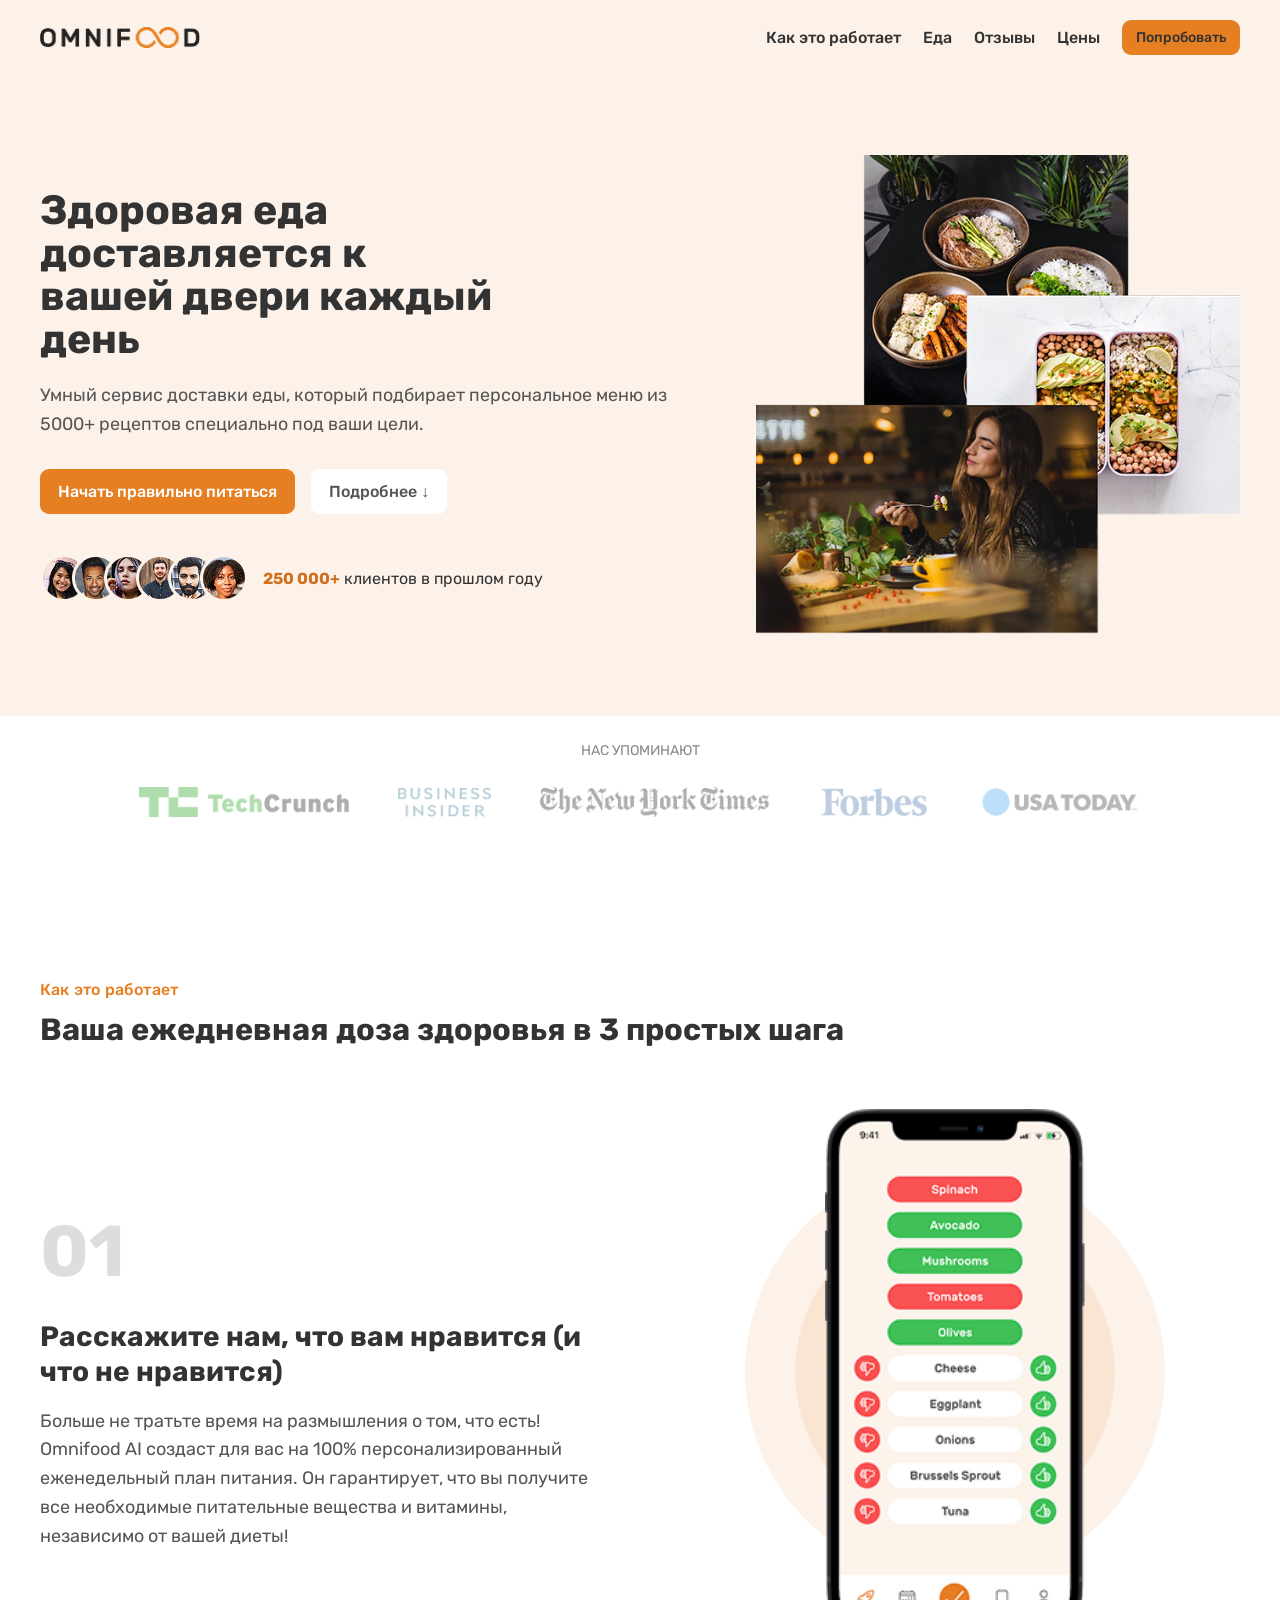
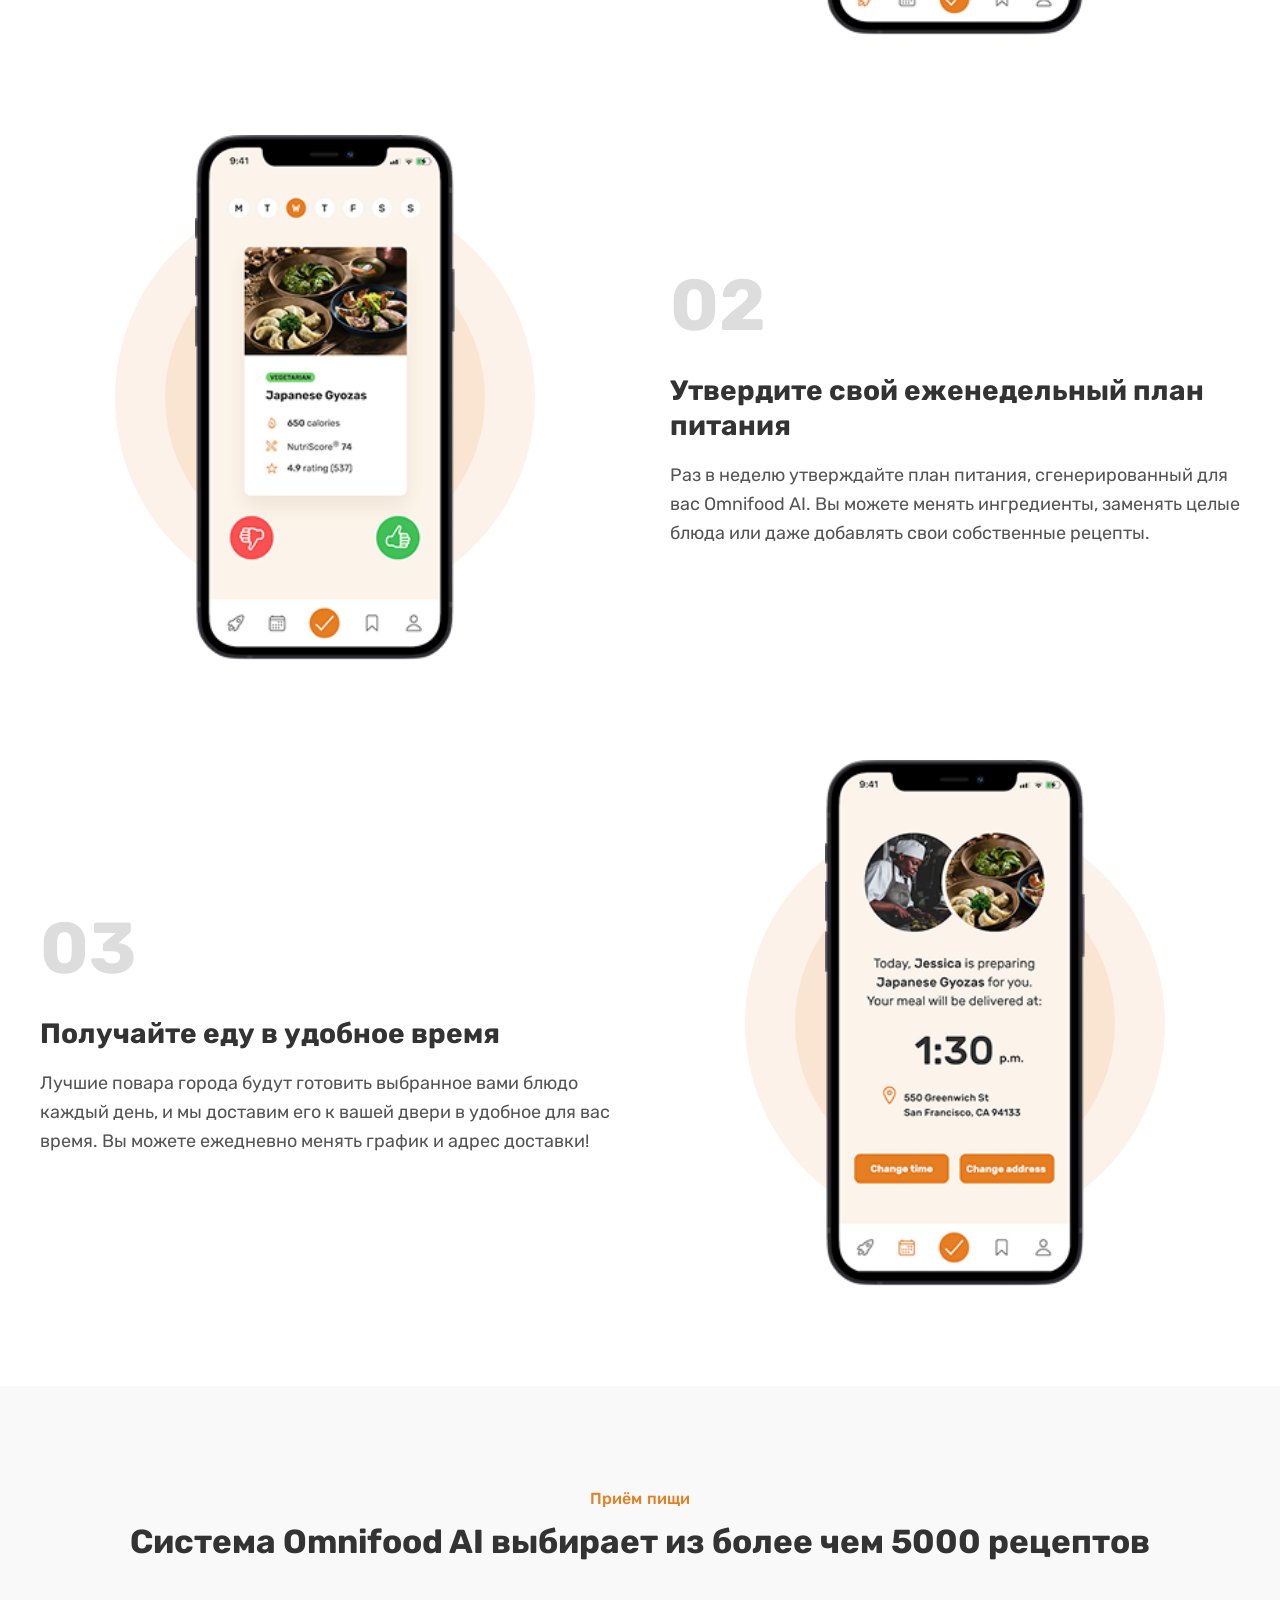
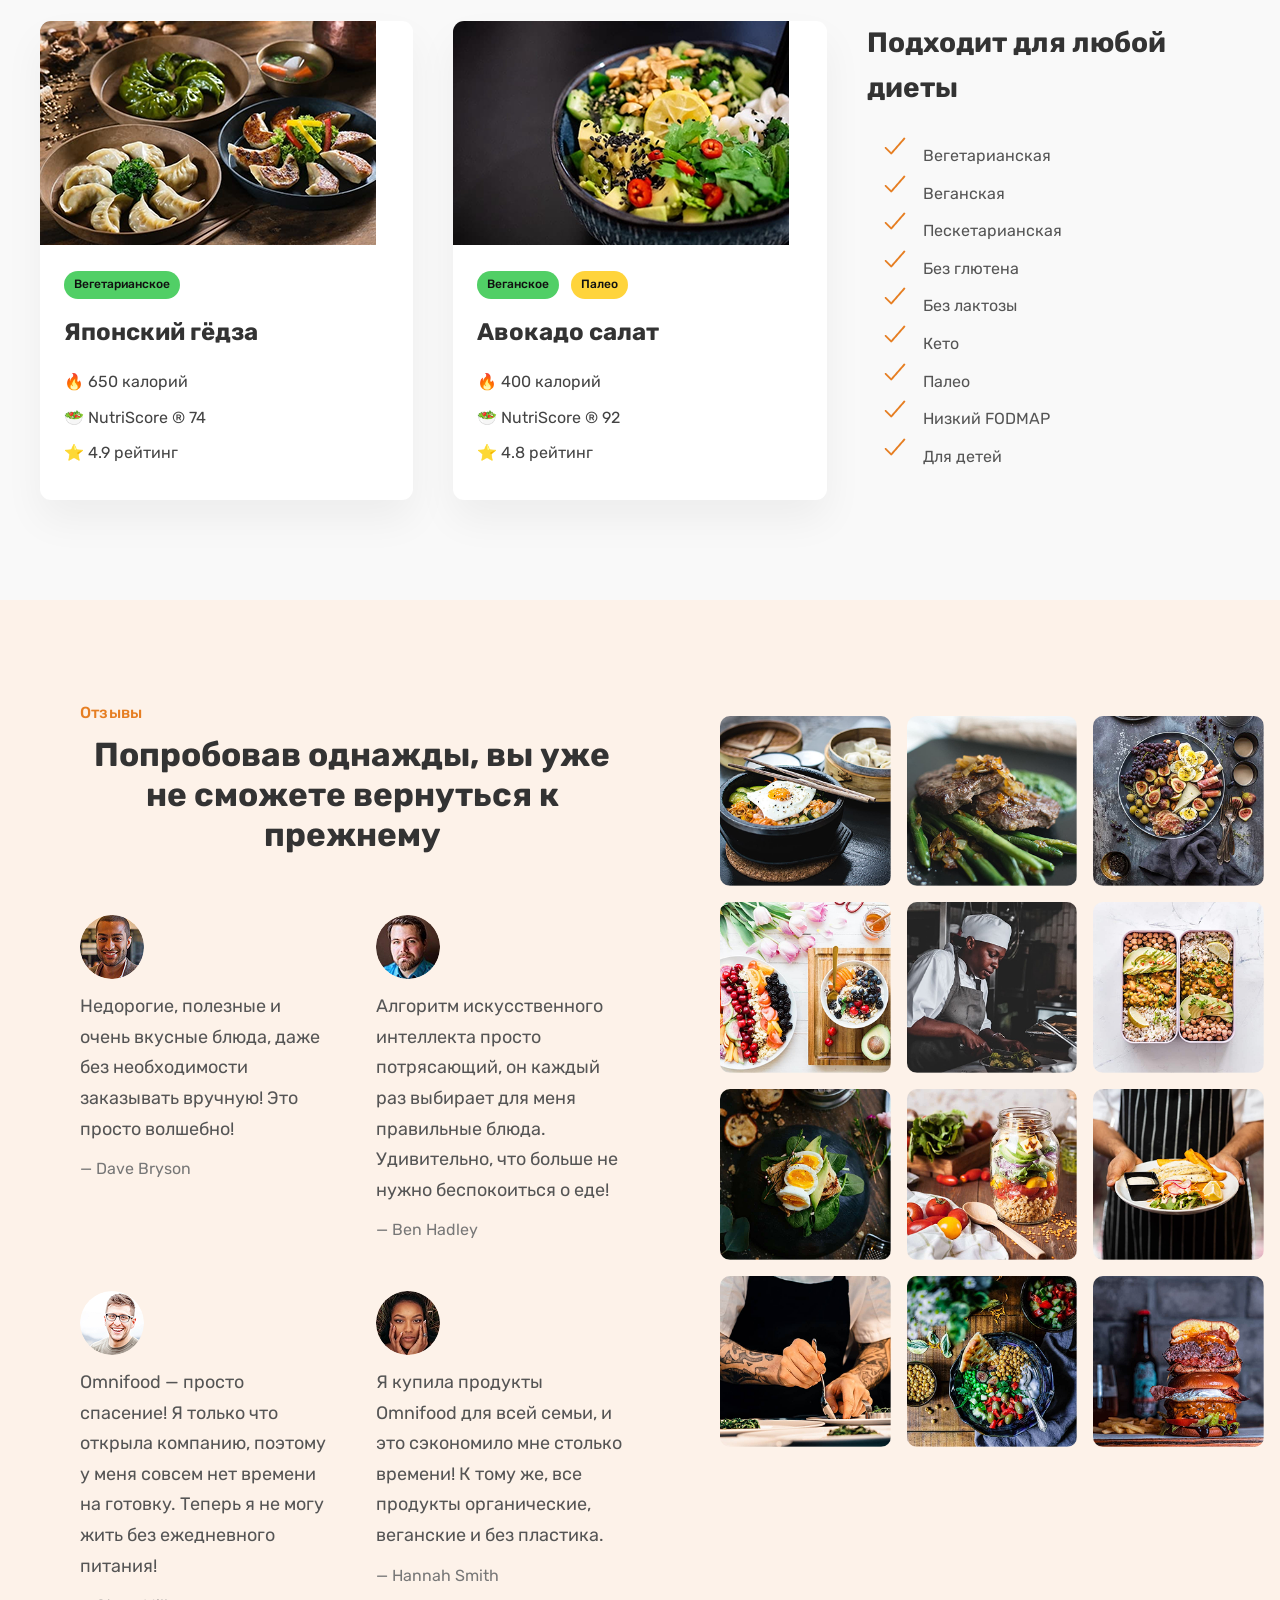
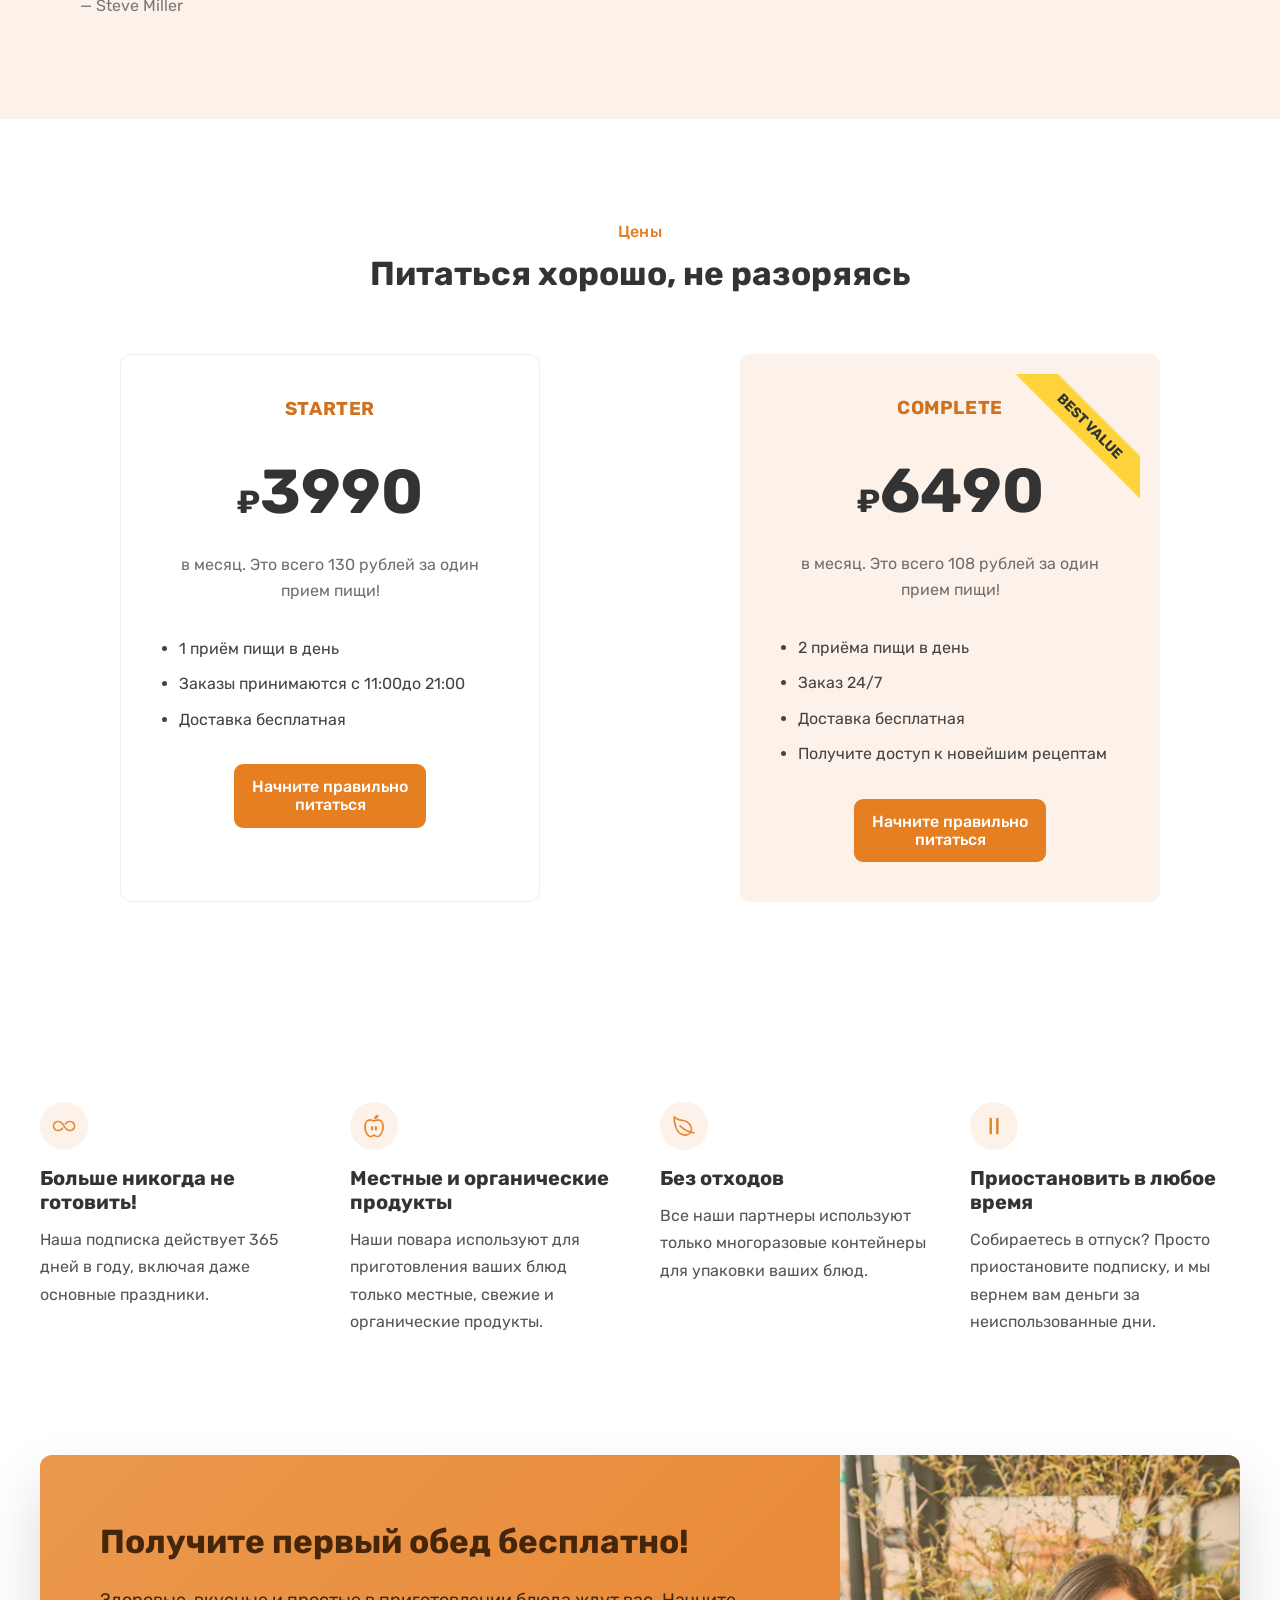
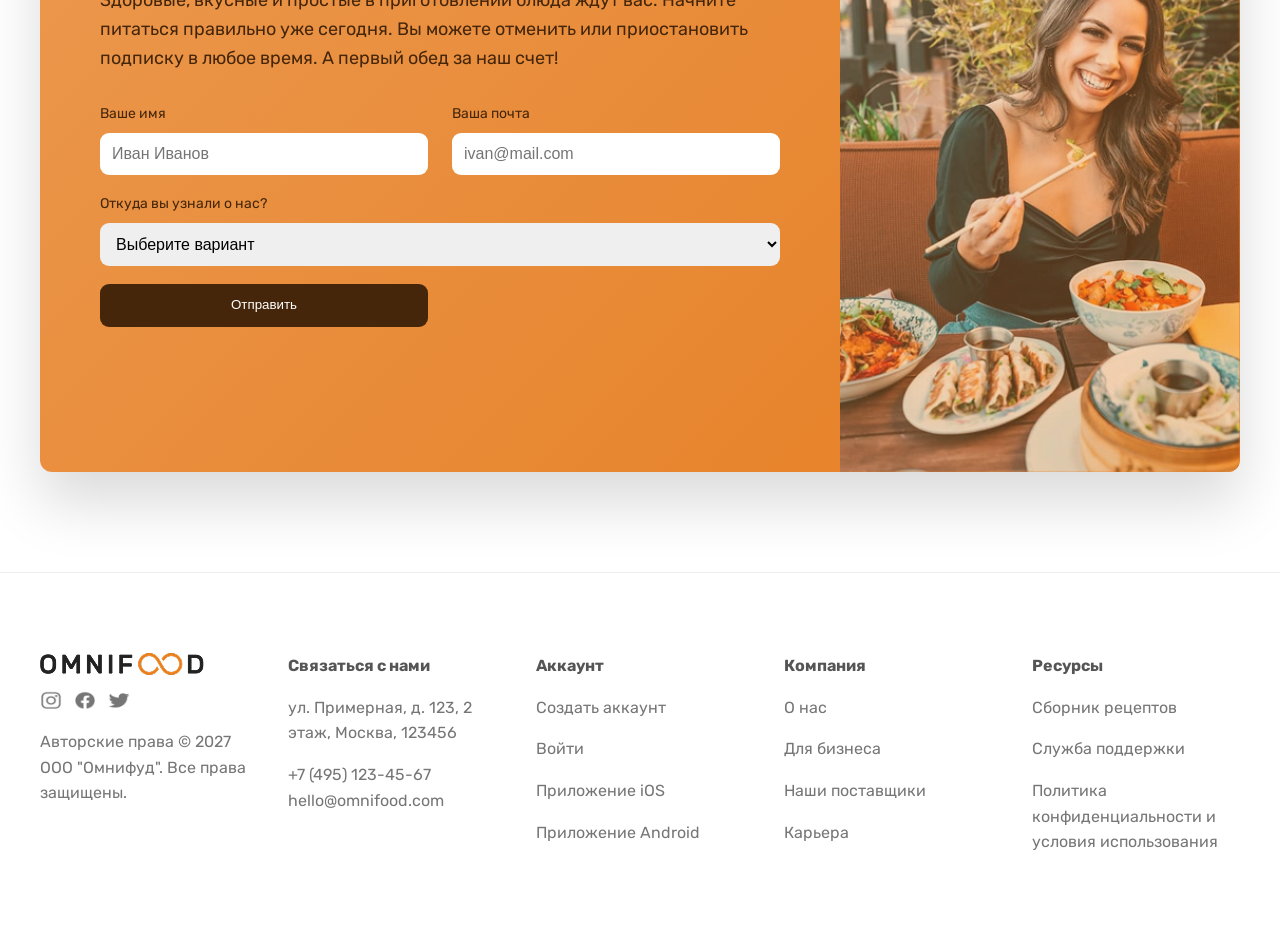
==== index.html @ 0109f025 "Add files via upload" ====
<!DOCTYPE html>
<html lang="ru">
<head>
  <meta charset="UTF-8" />
  <meta name="viewport" content="width=device-width, initial-scale=1.0" />
  <title>Omnifood</title>
  <link rel="stylesheet" href="style.css" />
  <link href="https://fonts.googleapis.com/css2?family=Rubik:wght@400;500;700&display=swap" rel="stylesheet">
</head>

<body>

<header class="header">
  <div class="container header-inner">
    <img src="img/logo.png" alt="Omnifood" class="logo">

    <nav class="nav">
      <a href="#">Как это работает</a>
      <a href="#">Еда</a>
      <a href="#">Отзывы</a>
      <a href="#">Цены</a>
      <a href="#" class="btn btn--small">Попробовать</a>
    </nav>
  </div>
</header>

<section class="hero">
  <div class="container hero-inner">
    <div class="hero-text">
      <h1>Здоровая еда
доставляется к
вашей двери каждый
день</h1>

      <p>
        Умный сервис доставки еды, который подбирает персональное меню
        из 5000+ рецептов специально под ваши цели.
      </p>

      <div class="hero-buttons">
        <a href="#" class="btn">Начать правильно питаться</a>
        <a href="#" class="btn btn--outline">Подробнее ↓</a>
      </div>

      <div class="customers">
        <img src="img/customers.png" alt="">
        <span><strong>250 000+</strong> клиентов в прошлом году</span>
      </div>
    </div>

    <div class="hero-image">
      <img src="img/hero.png" alt="Еда">
    </div>
  </div>
</section>

<section class="work">
  <span class="work-span">НАС УПОМИНАЮТ</span>
  <div class="work-div">
    <img src="img/Techcrunch logo.png" alt="" class="work-img">
    <img src="img/Business Insider logo.png" alt="" class="work-img">
    <img src="img/The New York Times logo.png" alt="" class="work-img">
    <img src="img/Forbes logo.png" alt="" class="work-img">
    <img src="img/USA Today logo.png" alt="" class="work-img">
  </div>
</section>

<section class="how">
  <div class="container">
    <span class="subtitle">Как это работает</span>
    <h2>Ваша ежедневная доза здоровья в 3 простых шага</h2>

    <div class="steps">
      <div class="step-block">
        <div class="step">
          <span class="step-number">01</span>
          <h3>Расскажите нам, что вам нравится (и что не нравится)</h3>
          <p>Больше не тратьте время на размышления о том, что есть!
Omnifood AI создаст для вас на 100% персонализированный
еженедельный план питания. Он гарантирует, что вы
получите все необходимые питательные вещества и
витамины, независимо от вашей диеты!</p>
        </div>
        <div class="step-img">
          <img src="img/fiphone.png" alt="">
        </div>
      </div>

      <div class="step-block">
        <div class="step-img">
          <img src="img/siphone.png" alt="">
        </div>
        <div class="step">
          <span class="step-number">02</span>
          <h3>Утвердите свой еженедельный план питания</h3>
          <p>Раз в неделю утверждайте план питания, сгенерированный
для вас Omnifood AI. Вы можете менять ингредиенты,
заменять целые блюда или даже добавлять свои
собственные рецепты.</p>
        </div>
      </div>

      <div class="step-block">
        <div class="step">
          <span class="step-number">03</span>
          <h3>Получайте еду в удобное время</h3>
          <p>Лучшие повара города будут готовить выбранное вами
блюдо каждый день, и мы доставим его к вашей двери в
удобное для вас время. Вы можете ежедневно менять
график и адрес доставки!</p>
        </div>
        <div class="step-img">
          <img src="img/tiphone.png" alt="">
        </div>
      </div>
    </div>
  </div>
</section>

<section class="meals">
  <div class="container">
    <span class="subtitle">Приём пищи</span>
    <h2 class="section-title">Система Omnifood AI выбирает из более чем 5000 рецептов</h2>

    <div class="meals-grid">
      <div class="meal-card">
        <img src="img/meal-1.png" alt="">
        <div class="meal-content">
          <span class="tag tag--green">Вегетарианское</span>
          <h3>Японский гёдза</h3>
          <ul class="meal-list">
            <li>🔥 650 калорий</li>
            <li>🥗 NutriScore ® 74</li>
            <li>⭐ 4.9 рейтинг</li>
          </ul>
        </div>
      </div>

      <div class="meal-card">
        <img src="img/meal-2.png" alt="">
        <div class="meal-content">
          <span class="tag tag--green">Веганское</span>
          <span class="tag tag--yellow">Палео</span>
          <h3>Авокадо салат</h3>
          <ul class="meal-list">
            <li>🔥 400 калорий</li>
            <li>🥗 NutriScore ® 92</li>
            <li>⭐ 4.8 рейтинг</li>
          </ul>
        </div>
      </div>

      <div class="meal-diet">
        <div class="meal-card meal-card--diet">
          <h2>Подходит для любой диеты</h2>
          <ul>
            <li>Вегетарианская</li>
            <li>Веганская</li>
            <li>Пескетарианская</li>
            <li>Без глютена</li>
            <li>Без лактозы</li>
            <li>Кето</li>
            <li>Палео</li>
            <li>Низкий FODMAP</li>
            <li>Для детей</li>
          </ul>
        </div>
      </div>
    </div>
  </div>
</section>

<section class="testimonials-section">
  <div class="testimonials-container">

    <div class="testimonials-text">
      <span class="subtitle">Отзывы</span>
      <h2 class="section-title">
        Попробовав однажды, вы уже не сможете вернуться к прежнему
      </h2>

      <div class="testimonials-grid">
        <figure class="testimonial">
          <img src="img/user-1.png" alt="">
          <blockquote>
            Недорогие, полезные и очень вкусные
блюда, даже без необходимости заказывать
вручную! Это просто волшебно!
          </blockquote>
          <p class="author">— Dave Bryson</p>
        </figure>

        <figure class="testimonial">
          <img src="img/user-2.png" alt="">
          <blockquote>
            Алгоритм искусственного интеллекта
просто потрясающий, он каждый раз
выбирает для меня правильные блюда.
Удивительно, что больше не нужно
беспокоиться о еде!
          </blockquote>
          <p class="author">— Ben Hadley</p>
        </figure>

        <figure class="testimonial">
          <img src="img/user-3.png" alt="">
          <blockquote>
            Omnifood — просто спасение! Я только что
открыла компанию, поэтому у меня совсем
нет времени на готовку. Теперь я не могу
жить без ежедневного питания!
          </blockquote>
          <p class="author">— Steve Miller</p>
        </figure>

        <figure class="testimonial">
          <img src="img/user-4.png" alt="">
          <blockquote>
            Я купила продукты Omnifood для всей
семьи, и это сэкономило мне столько
времени! К тому же, все продукты
органические, веганские и без пластика.
          </blockquote>
          <p class="author">— Hannah Smith</p>
        </figure>
      </div>
    </div>

    <div class="gallery">
      <figure class="gallery-item"><img src="img/gallery-1.png" alt=""></figure>
      <figure class="gallery-item"><img src="img/gallery-2.png" alt=""></figure>
      <figure class="gallery-item"><img src="img/gallery-3.png" alt=""></figure>
      <figure class="gallery-item"><img src="img/gallery-4.png" alt=""></figure>
      <figure class="gallery-item"><img src="img/gallery-5.png" alt=""></figure>
      <figure class="gallery-item"><img src="img/gallery-6.png" alt=""></figure>
      <figure class="gallery-item"><img src="img/gallery-7.png" alt=""></figure>
      <figure class="gallery-item"><img src="img/gallery-8.png" alt=""></figure>
      <figure class="gallery-item"><img src="img/gallery-9.png" alt=""></figure>
      <figure class="gallery-item"><img src="img/gallery-10.png" alt=""></figure>
      <figure class="gallery-item"><img src="img/gallery-11.png" alt=""></figure>
      <figure class="gallery-item"><img src="img/gallery-12.png" alt=""></figure>
    </div>

  </div>
</section>

<section class="pricing">
  <div class="container">
    <span class="subtitle">Цены</span>
    <h2 class="section-title">Питаться хорошо, не разоряясь</h2>

    <div class="pricing-cards">
      <div class="price-card">
        <h3>STARTER</h3>
        <p class="price"><span class="rubles">₽</span><span>3990</span></p>
        <span class="price-span">в месяц. Это всего 130 рублей за один прием пищи!</span>
        <ul>
          <li>1 приём пищи в день</li>
          <li>Заказы принимаются с 11:00до 21:00</li>
          <li>Доставка бесплатная</li>
        </ul>
        <a href="#" class="btn">Начните правильно<br>питаться</a>
      </div>

      <div class="price-card price-card--highlight">
        <h3>COMPLETE</h3>
        <p class="price"><span class="rubles">₽</span><span>6490</span></p>
        <span class="price-span">в месяц. Это всего 108 рублей за один прием пищи!</span>
        <ul>
          <li>2 приёма пищи в день</li>
          <li>Заказ 24/7</li>
          <li>Доставка бесплатная</li>
          <li>Получите доступ к новейшим рецептам</li>
        </ul>
        <a href="#" class="btn">Начните правильно<br>питаться</a>
      </div>
    </div>
  </div>
</section>

<section class="features-cta">

  <div class="container features">
    <div class="feature">
      <div class="feature-icon"><img src="img/icon1.png" alt=""></div>
      <h3>Больше никогда не готовить!</h3>
      <p>Наша подписка действует 365 дней в году, включая даже основные праздники.</p>
    </div>

    <div class="feature">
      <div class="feature-icon"><img src="img/icon2.png" alt=""></div>
      <h3>Местные и органические продукты</h3>
      <p>Наши повара используют для приготовления ваших блюд только местные, свежие и органические продукты.</p>
    </div>

    <div class="feature">
      <div class="feature-icon"><img src="img/icon3.png" alt=""></div>
      <h3>Без отходов</h3>
      <p>Все наши партнеры используют только многоразовые контейнеры для упаковки ваших блюд.</p>
    </div>

    <div class="feature">
      <div class="feature-icon"><img src="img/icon4.png" alt=""></div>
      <h3>Приостановить в любое время</h3>
      <p>Собираетесь в отпуск? Просто приостановите подписку, и мы вернем вам деньги за неиспользованные дни.</p>
    </div>
  </div>

  <div class="container">
    <div class="cta">
      <div class="cta-text">
        <h2>Получите первый обед бесплатно!</h2>
        <p class="cta-description">
          Здоровые, вкусные и простые в приготовлении блюда ждут вас.
          Начните питаться правильно уже сегодня. Вы можете отменить или
          приостановить подписку в любое время. А первый обед за наш счет!
        </p>

        <form class="cta-form">
          <div>
            <label>Ваше имя</label>
            <input type="text" placeholder="Иван Иванов">
          </div>

          <div>
            <label>Ваша почта</label>
            <input type="email" placeholder="ivan@mail.com">
          </div>

          <div class="cta-form-wide">
            <label>Откуда вы узнали о нас?</label>
            <select>
              <option>Выберите вариант</option>
              <option>Друзья</option>
              <option>YouTube</option>
              <option>Instagram</option>
            </select>
          </div>

          <button class="btn btn--dark" type="button">Отправить</button>
        </form>
      </div>

      <div class="cta-image">
        <img src="img/cta.png" alt="">
      </div>
    </div>
  </div>

</section>

<footer class="footer">
  <div class="container footer-grid">
    <div class="footer-block">
      <div class="footer-div">
        <img src="img/logo.png" alt="Omnifood">
      </div>
      <div class="footer-div footer-social">
        <img src="img/insta.png" alt="">
        <img src="img/facebook.png" alt="">
        <img src="img/twitter.png" alt="">
      </div>
      <div class="footer-div">
        <p>Авторские права © 2027 ООО "Омнифуд". Все права защищены.</p>
      </div>
    </div>

    <div class="footer-block">
      <div class="footer-div"><h4>Связаться с нами</h4></div>
      <div class="footer-div">
        <p>ул. Примерная, д. 123, 2 этаж, Москва, 123456</p>
      </div>
      <div class="footer-div">
        <p>+7 (495) 123-45-67</p>
        <p>hello@omnifood.com</p>
      </div>
    </div>

    <div class="footer-block">
      <div class="footer-div"><h4>Аккаунт</h4></div>
      <div class="footer-div"><p>Создать аккаунт</p></div>
      <div class="footer-div"><p>Войти</p></div>
      <div class="footer-div"><p>Приложение iOS</p></div>
      <div class="footer-div"><p>Приложение Android</p></div>
    </div>

    <div class="footer-block">
      <div class="footer-div"><h4>Компания</h4></div>
      <div class="footer-div"><p>О нас</p></div>
      <div class="footer-div"><p>Для бизнеса</p></div>
      <div class="footer-div"><p>Наши поставщики</p></div>
      <div class="footer-div"><p>Карьера</p></div>
    </div>

    <div class="footer-block">
      <div class="footer-div"><h4>Ресурсы</h4></div>
      <div class="footer-div"><p>Сборник рецептов</p></div>
      <div class="footer-div"><p>Служба поддержки</p></div>
      <div class="footer-div"><p>Политика конфиденциальности и условия использования</p></div>
    </div>
  </div>
</footer>

</body>
</html>
---- style.css ----
/* ====== BASE ====== */
* { margin: 0; padding: 0; box-sizing: border-box; }

html { scroll-behavior: smooth; }

body {
  font-family: "Rubik", sans-serif;
  color: #333;
  line-height: 1.6;
}

img { max-width: 100%; height: auto; display: block; }

.container {
  width: min(1200px, calc(100% - 48px));
  margin: 0 auto;
}

.subtitle {
  color: #e67e22;
  font-weight: 500;
  letter-spacing: 0.2px;
}

.section-title {
  font-size: clamp(28px, 2.6vw, 44px);
  line-height: 1.2;
  margin-bottom: 60px;
  text-align: center;
}

/* ====== BUTTONS ====== */
.btn {
  display: inline-flex;
  align-items: center;
  justify-content: center;
  gap: 8px;

  background: #e67e22;
  color: #fff;
  padding: 14px 18px;
  border-radius: 9px;
  text-decoration: none;
  font-weight: 500;
  line-height: 1.1;
  border: none;
  cursor: pointer;
}

.btn--outline { background: #fff; color: #555; }
.btn--small { padding: 10px 14px; font-size: 14px; }
.btn--dark { background: #45260a; color: #fff; }

/* ====== HEADER ====== */
.header { background: #fdf2e9; padding: 20px 0; }

.header-inner {
  display: flex;
  align-items: center;
  justify-content: space-between;
  gap: 24px;
}

.logo { width: 160px; }

.nav {
  display: flex;
  align-items: center;
  justify-content: flex-end;
  flex-wrap: wrap;
  gap: 22px;
}

.nav a {
  text-decoration: none;
  color: #333;
  font-weight: 500;
  white-space: nowrap;
}

/* ====== HERO ====== */
.hero { background: #fdf2e9; padding: 80px 0; }

.hero-inner {
  display: grid;
  grid-template-columns: 1.15fr 0.85fr;
  align-items: center;
  gap: 60px;
}

.hero-text h1 {
  font-size: clamp(32px, 3.2vw, 52px);
  line-height: 1.05;
  margin-bottom: 20px;
  white-space: pre-line;
}

.hero-text p {
  font-size: clamp(16px, 1.4vw, 20px);
  margin-bottom: 30px;
  color: #555;
}

.hero-buttons {
  display: flex;
  gap: 16px;
  flex-wrap: wrap;
  margin-bottom: 40px;
}

.customers {
  display: flex;
  align-items: center;
  gap: 15px;
  flex-wrap: wrap;
}
.customers strong { color: #CF711F; }

.hero-image img {
  width: 100%;
  max-width: 520px;
  margin-left: auto;
}

/* ====== WORK / LOGOS ====== */
.work {
  display: flex;
  flex-direction: column;
  align-items: center;
  padding: 24px 0 60px;
}

.work-span {
  color: #888;
  font-size: 14px;
  margin-bottom: 24px;
}

.work-div {
  display: flex;
  align-items: center;
  justify-content: center;
  gap: 48px;
  flex-wrap: wrap;
}

.work-img { max-height: 30px; opacity: 0.65; }

/* ====== HOW ====== */
.how { padding: 100px 0 0; }

.how .subtitle { display: inline-block; }
.how h2 {
  font-size: clamp(28px, 2.4vw, 42px);
  margin: 10px 0 60px;
  line-height: 1.2;
}

.steps { display: flex; flex-direction: column; }

.step-block {
  display: grid;
  grid-template-columns: 1fr 1fr;
  align-items: center;
  column-gap: 60px;
  row-gap: 28px;
  margin-bottom: 100px;
}

.step-number {
  font-size: 72px;
  color: #ddd;
  font-weight: 700;
  display: inline-block;
  margin-bottom: 10px;
}

.step h3 {
  font-size: 28px;
  line-height: 1.25;
  margin-bottom: 18px;
}

.step p { color: #555; font-size: 18px; }

.step-img {
  position: relative;
  display: flex;
  justify-content: center;
}

.step-img img {
  position: relative;
  z-index: 2;
  width: min(260px, 70vw);
}

.step-img::after {
  content: "";
  position: absolute;
  width: 320px;
  height: 320px;
  background: #fae5d3;
  border-radius: 50%;
  z-index: 1;
  left: 50%;
  top: 50%;
  transform: translate(-50%, -50%);
}

.step-img::before {
  content: "";
  position: absolute;
  width: 420px;
  height: 420px;
  background: #fdf2e9;
  border-radius: 50%;
  z-index: 0;
  left: 50%;
  top: 50%;
  transform: translate(-50%, -50%);
}

/* ====== MEALS ====== */
.meals { background: #f9f9f9; padding: 100px 0; }

.meals .subtitle { display: flex; justify-content: center; margin-bottom: 10px; }

.meals-grid {
  display: grid;
  grid-template-columns: repeat(3, 1fr);
  gap: 40px;
  align-items: start;
}

.meal-card {
  background: #fff;
  border-radius: 11px;
  box-shadow: 0 20px 40px rgba(0,0,0,0.05);
  overflow: hidden;
}

.meal-content { padding: 24px; }

.meal-card h3 {
  margin-top: 14px;
  font-size: 24px;
}

.tag {
  display: inline-block;
  padding: 4px 10px;
  border-radius: 999px;
  font-size: 12px;
  font-weight: 500;
  margin-right: 8px;
}

.tag--green { background: #51cf66; color: #111; }
.tag--yellow { background: #ffd43b; color: #111; }

.meal-list { list-style: none; margin-top: 18px; }
.meal-list li { margin-bottom: 10px; color: #444; }

.meal-card--diet { box-shadow: none; background: transparent; }
.meal-diet h2 { font-size: 28px; margin-bottom: 12px; }

.meal-diet ul { margin-top: 20px; color:#555; }
.meal-diet li { margin-left: 50px; list-style-image: url("img/list.png"); padding-left: 6px; }

/* ====== TESTIMONIALS + GALLERY ====== */
.testimonials-section { background: #fdf2e9; padding: 100px 0; }

.testimonials-container {
  max-width: 1400px;
  margin: 0 auto;
  display: grid;
  grid-template-columns: 55% 45%;
  align-items: start;
}

.testimonials-text { padding: 0 80px; }

.testimonials-text .subtitle { display: inline-block; margin-bottom: 10px; }

.testimonials-grid {
  display: grid;
  grid-template-columns: 1fr 1fr;
  gap: 48px;
}

.testimonial img {
  width: 64px;
  border-radius: 50%;
  margin-bottom: 12px;
}

.testimonial blockquote {
  font-size: 18px;
  line-height: 1.7;
  color: #555;
  margin-bottom: 12px;
}

.author { color: #777; font-size: 16px; }

.gallery {
  display: grid;
  grid-template-columns: repeat(3, 1fr);
  gap: 16px;
  padding: 16px;
}

.gallery-item { overflow: hidden; border-radius: 10px; }
.gallery-item img {
  width: 100%;
  height: 100%;
  display: block;
  transition: transform 0.4s;
}
.gallery-item img:hover { transform: scale(1.1); }

/* ====== PRICING ====== */
.pricing { padding: 100px 0; }

.pricing .subtitle { display: flex; justify-content: center; margin-bottom: 10px; }

.pricing-cards {
  display: grid;
  grid-template-columns: repeat(2, minmax(280px, 1fr));
  gap: 40px;
  justify-items: center;
}

.price-card {
  width: 100%;
  max-width: 420px;
  border: 1px solid #eee;
  border-radius: 11px;
  padding: 40px;
  text-align: center;
  background: #fff;
}

.price-card h3 { color: #CF711F; letter-spacing: 0.6px; }

.price { margin: 18px 0 10px; }
.price .rubles { font-size: 32px; }
.price span { font-size: 62px; font-weight: 700; }

.price-span { font-size: 16px; color: #6F6F6F; display: block; }

.price-card ul { margin-top: 32px; margin-bottom: 32px; text-align: left; padding-left: 18px; }
.price-card li { margin-bottom: 10px; color: #444; }

.price-card--highlight {
  background: #fdf2e9;
  border: none;
  background-image: url("img/Background.png");
  background-repeat: no-repeat;
  background-position: right 20px top 20px;
}

/* ====== FEATURES + CTA ====== */
.features-cta { padding: 100px 0; }

.features {
  display: grid;
  grid-template-columns: repeat(4, minmax(180px, 1fr));
  gap: 40px;
  margin-bottom: 120px;
}

.feature-icon img { width: 48px; height: 48px; margin-bottom: 16px; }

.feature h3 { font-size: 20px; margin-bottom: 12px; line-height: 1.2; }
.feature p { color: #555; line-height: 1.7; }

.cta {
  display: grid;
  grid-template-columns: 2fr 1fr;
  background: linear-gradient(135deg, #eb984e, #e67e22);
  border-radius: 12px;
  overflow: hidden;
  box-shadow: 0 30px 60px rgba(0,0,0,0.15);
}

.cta-text { padding: 60px; color: #45260a; }

.cta-text h2 { font-size: clamp(26px, 2.6vw, 40px); margin-bottom: 18px; }

.cta-description { font-size: 18px; margin-bottom: 30px; }

.cta-form {
  display: grid;
  grid-template-columns: 1fr 1fr;
  gap: 18px 24px;
}

.cta-form label { display: block; margin-bottom: 8px; font-size: 14px; }

.cta-form input,
.cta-form select {
  width: 100%;
  padding: 12px;
  border-radius: 9px;
  border: none;
  font-size: 16px;
}

.cta-form-wide { grid-column: 1 / -1; }

.cta-image img { width: 100%; height: 100%; object-fit: cover; }

/* ====== FOOTER ====== */
.footer { padding: 80px 0; border-top: 1px solid #eee; }

.footer-grid {
  display: grid;
  grid-template-columns: repeat(5, minmax(160px, 1fr));
  gap: 40px;
}

.footer-block { display: flex; flex-direction: column; text-align: left; }
.footer-div { margin-bottom: 16px; }

.footer p { color: #767676; }
.footer h4 { color: #555; }

.footer-social { display: flex; gap: 12px; }
.footer-social img { width: 22px; height: 22px; }

/* ====== BREAKPOINTS (1024 / 768 / 390) ====== */

/* <= 1024px */
@media (max-width: 1024px) {
  .container { width: min(1000px, calc(100% - 40px)); }

  .hero { padding: 64px 0; }
  .hero-inner { gap: 44px; }

  .work-div { gap: 34px; }

  .step-block { column-gap: 40px; }

  .meals-grid { gap: 28px; }

  .testimonials-container { grid-template-columns: 1fr; }
  .testimonials-text { padding: 0 24px; }
  .gallery { grid-template-columns: repeat(4, 1fr); max-width: 1100px; margin: 0 auto; }

  .features { grid-template-columns: repeat(2, 1fr); }
  .footer-grid { grid-template-columns: repeat(3, 1fr); }
}

/* <= 768px */
@media (max-width: 768px) {
  .container { width: min(1000px, calc(100% - 32px)); }

  .header-inner { gap: 14px; }
  .logo { width: 140px; }
  .nav { gap: 14px; }

  .hero-inner { grid-template-columns: 1fr; }
  .hero-image img { margin: 0; max-width: 520px; }

  .step-block { grid-template-columns: 1fr; margin-bottom: 80px; }
  .step-block:nth-child(even) .step-img { order: -1; }

  /* Круги уменьшаем, чтобы не “выпирали” */
  .step-img::after { width: 280px; height: 280px; }
  .step-img::before { width: 360px; height: 360px; }

  /* Meals: 2 колонки, а диеты на всю ширину */
  .meals-grid { grid-template-columns: 1fr 1fr; }
  .meal-diet { grid-column: 1 / -1; }
  .meal-card--diet { background: #fff; box-shadow: 0 20px 40px rgba(0,0,0,0.05); padding: 24px; border-radius: 11px; }

  .testimonials-grid { grid-template-columns: 1fr; }
  .gallery { grid-template-columns: repeat(3, 1fr); }

  .pricing-cards { grid-template-columns: 1fr; }

  .cta { grid-template-columns: 1fr; }
  .cta-text { padding: 36px; }
  .cta-form { grid-template-columns: 1fr; }
}

/* <= 390px */
@media (max-width: 390px) {
  .container { width: calc(100% - 24px); }

  .header { padding: 14px 0; }
  .header-inner { flex-direction: column; align-items: flex-start; }
  .nav { justify-content: flex-start; }

  .hero { padding: 44px 0; }
  .hero-buttons .btn { width: 100%; }

  .work { padding: 18px 0 46px; }
  .work-img { max-height: 22px; }

  .how { padding-top: 72px; }
  .step h3 { font-size: 22px; }
  .step p { font-size: 16px; }
  .step-number { font-size: 56px; }

  .step-img::after { width: 240px; height: 240px; }
  .step-img::before { width: 300px; height: 300px; }

  .meals { padding: 72px 0; }
  .meals-grid { grid-template-columns: 1fr; }

  .testimonials-section { padding: 72px 0; }
  .gallery { grid-template-columns: repeat(2, 1fr); }

  .pricing { padding: 72px 0; }
  .price span { font-size: 54px; }

  .features-cta { padding: 72px 0; }
  .features { grid-template-columns: 1fr; margin-bottom: 72px; }

  .footer { padding: 60px 0; }
  .footer-grid { grid-template-columns: 1fr; }
}
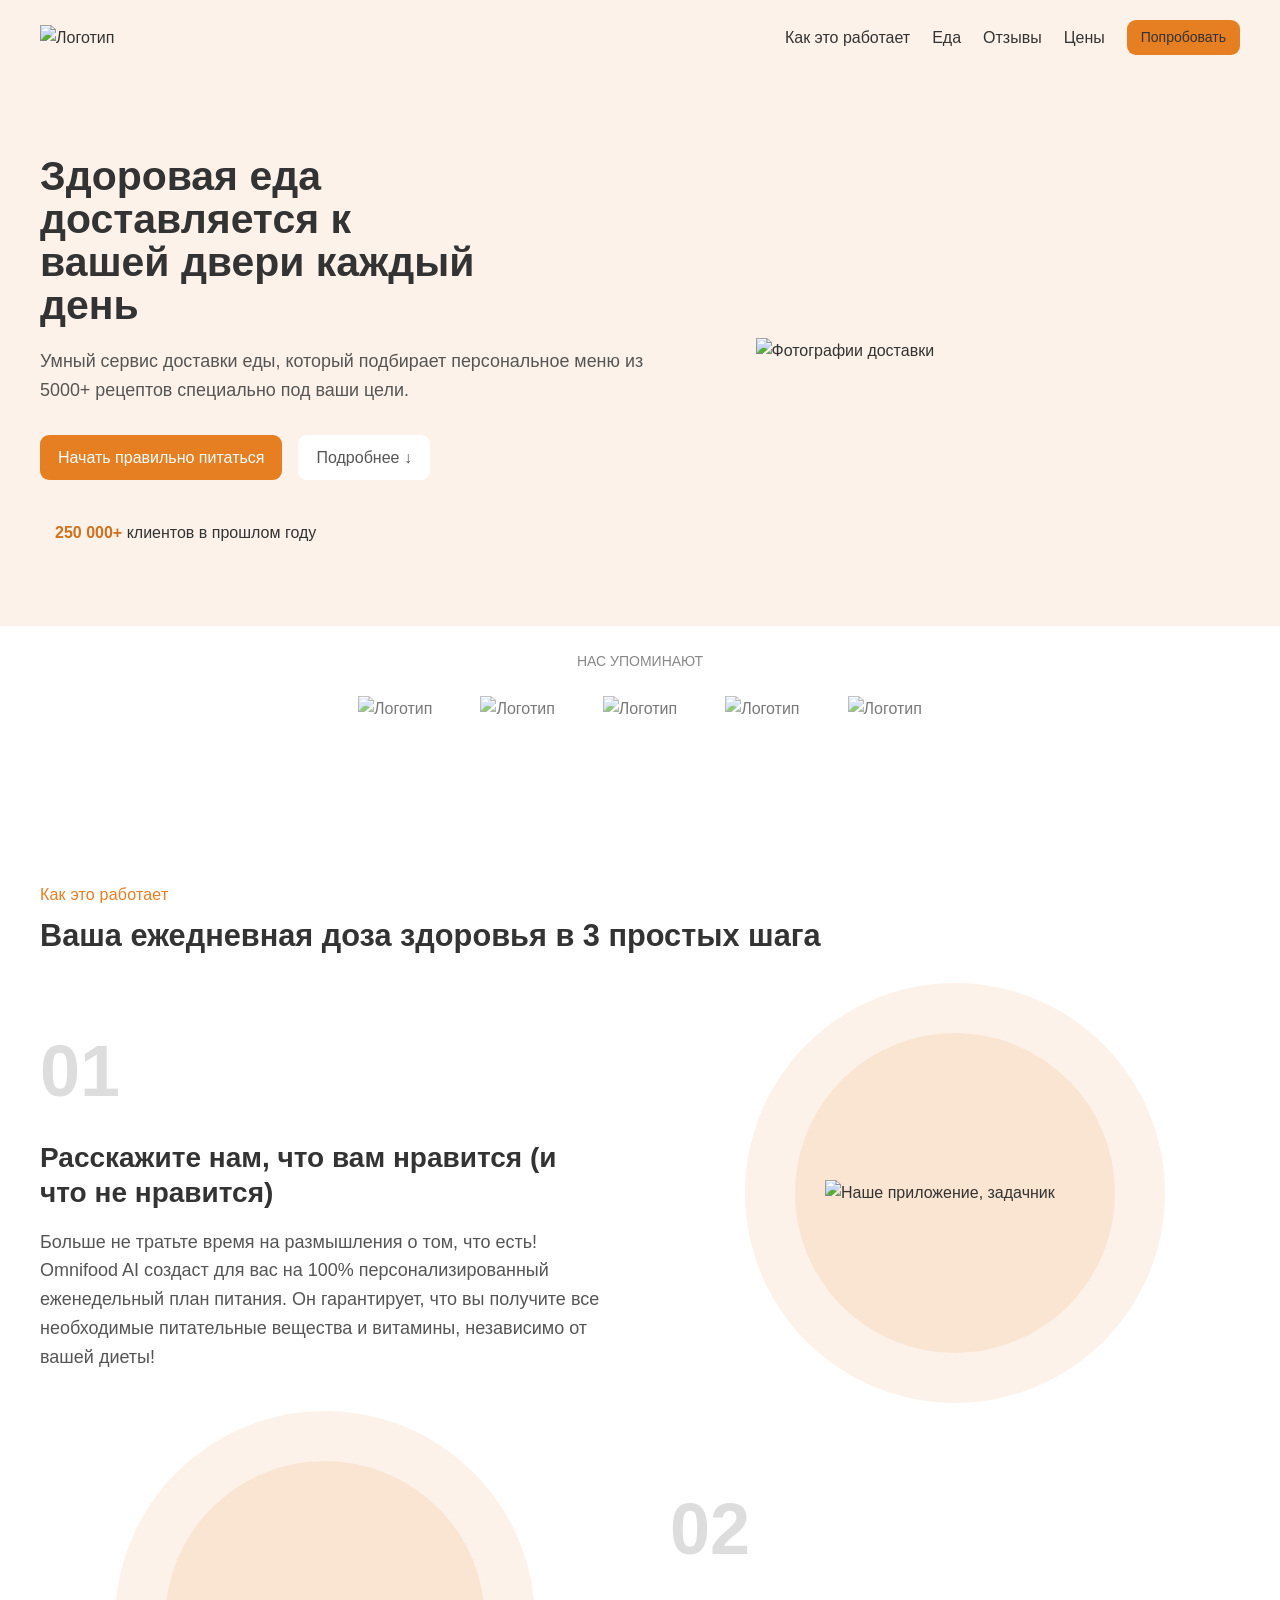
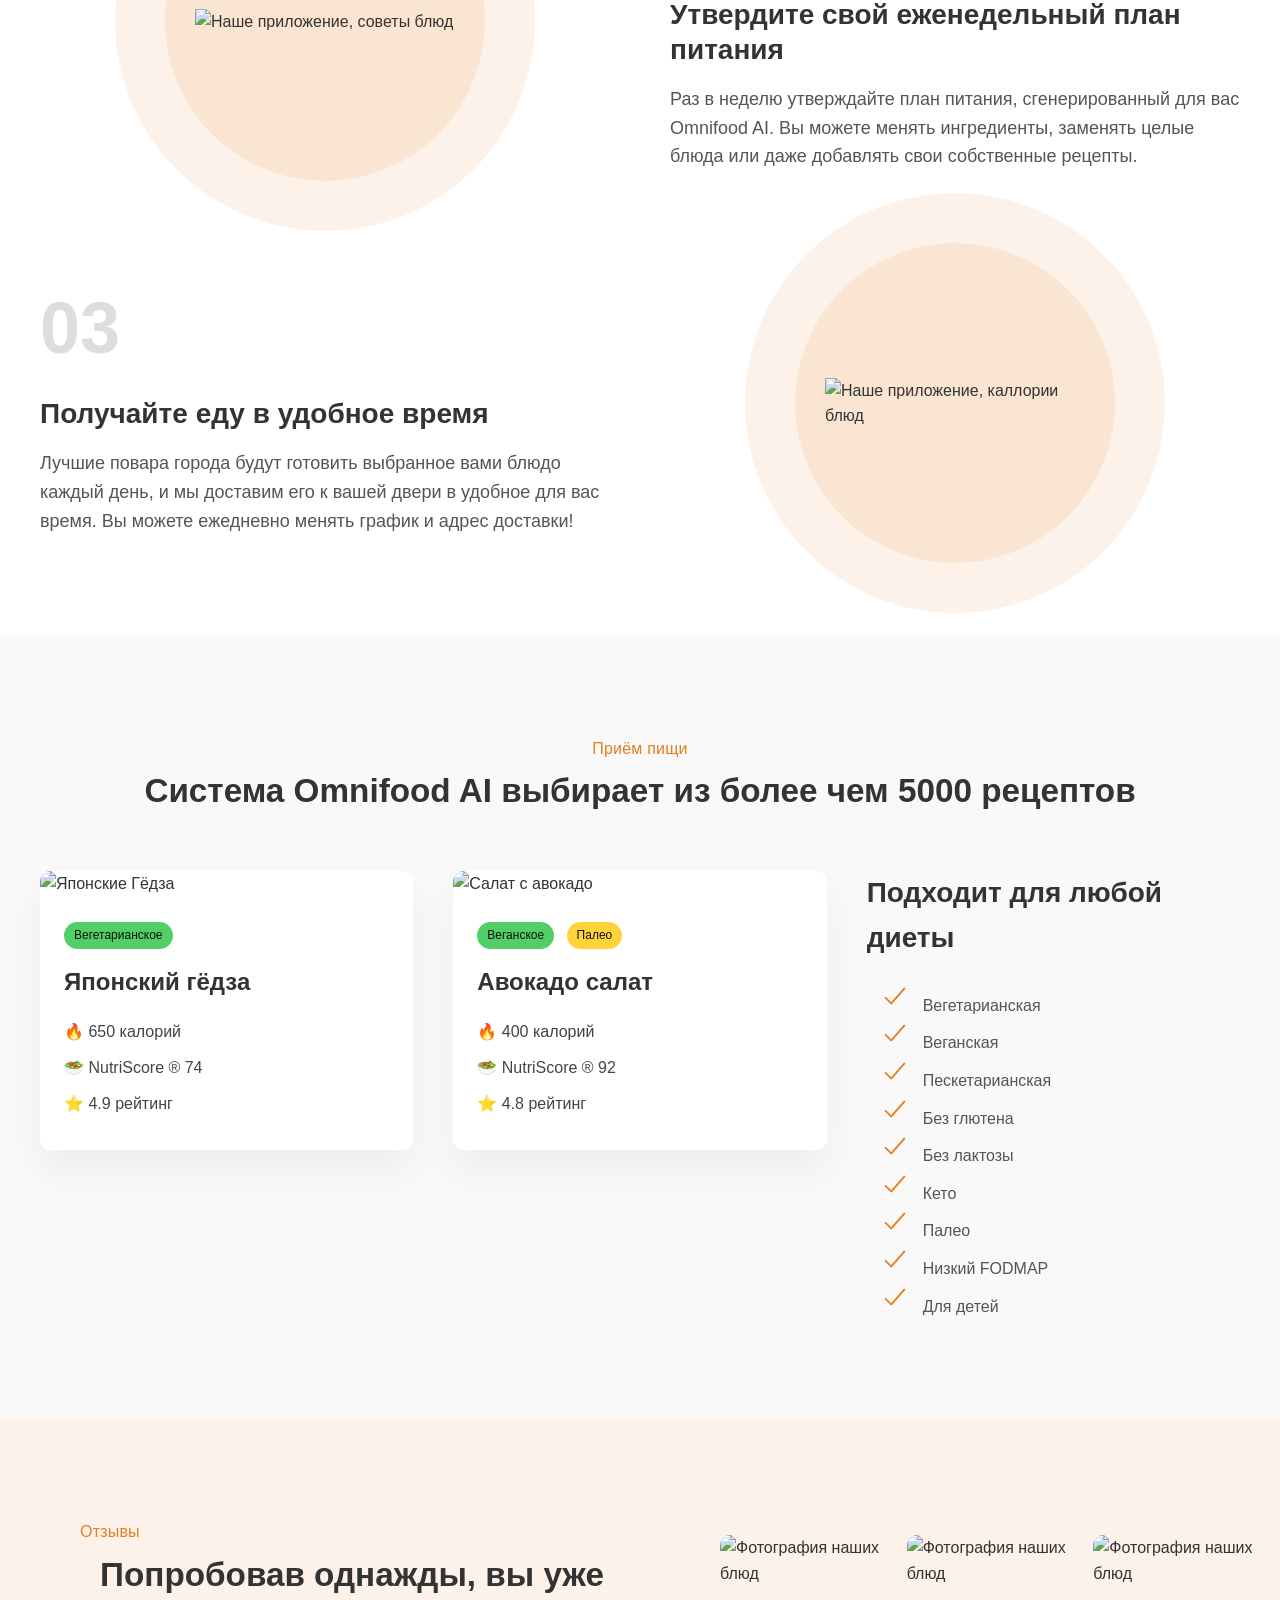
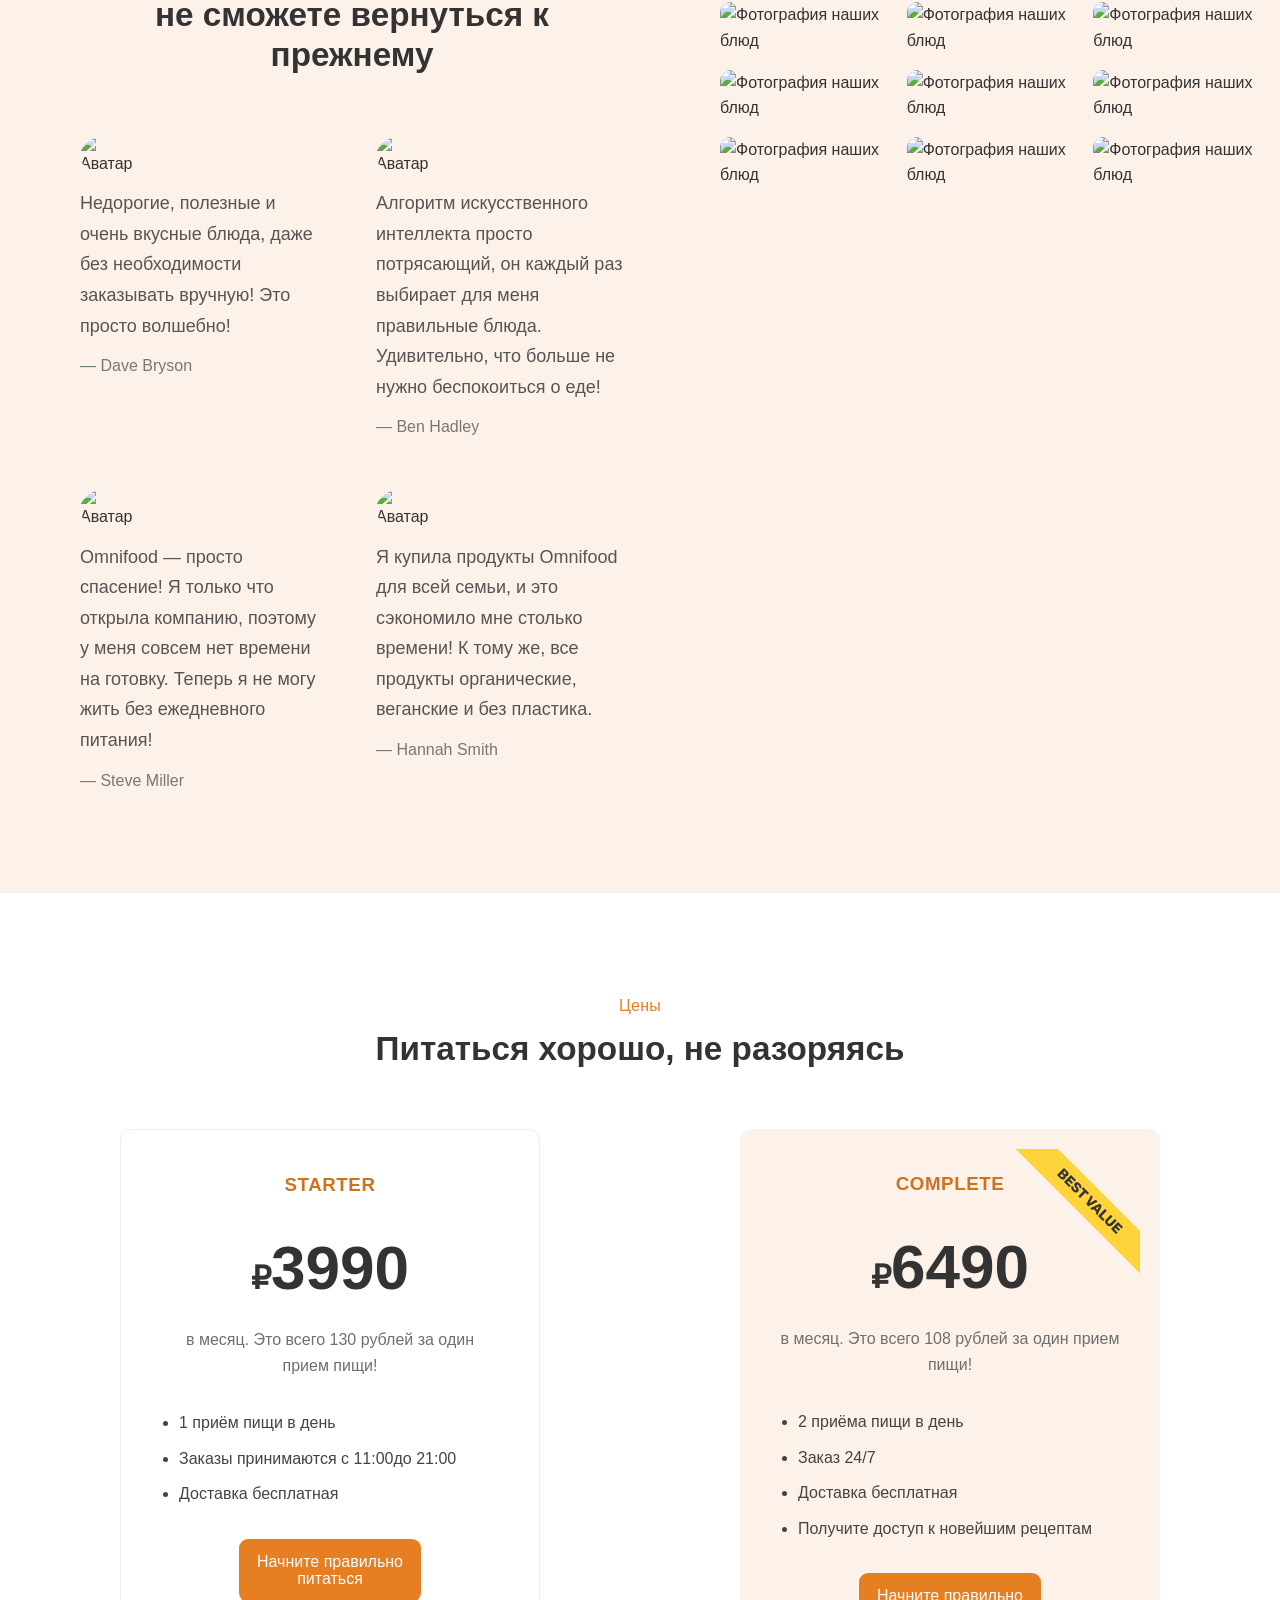
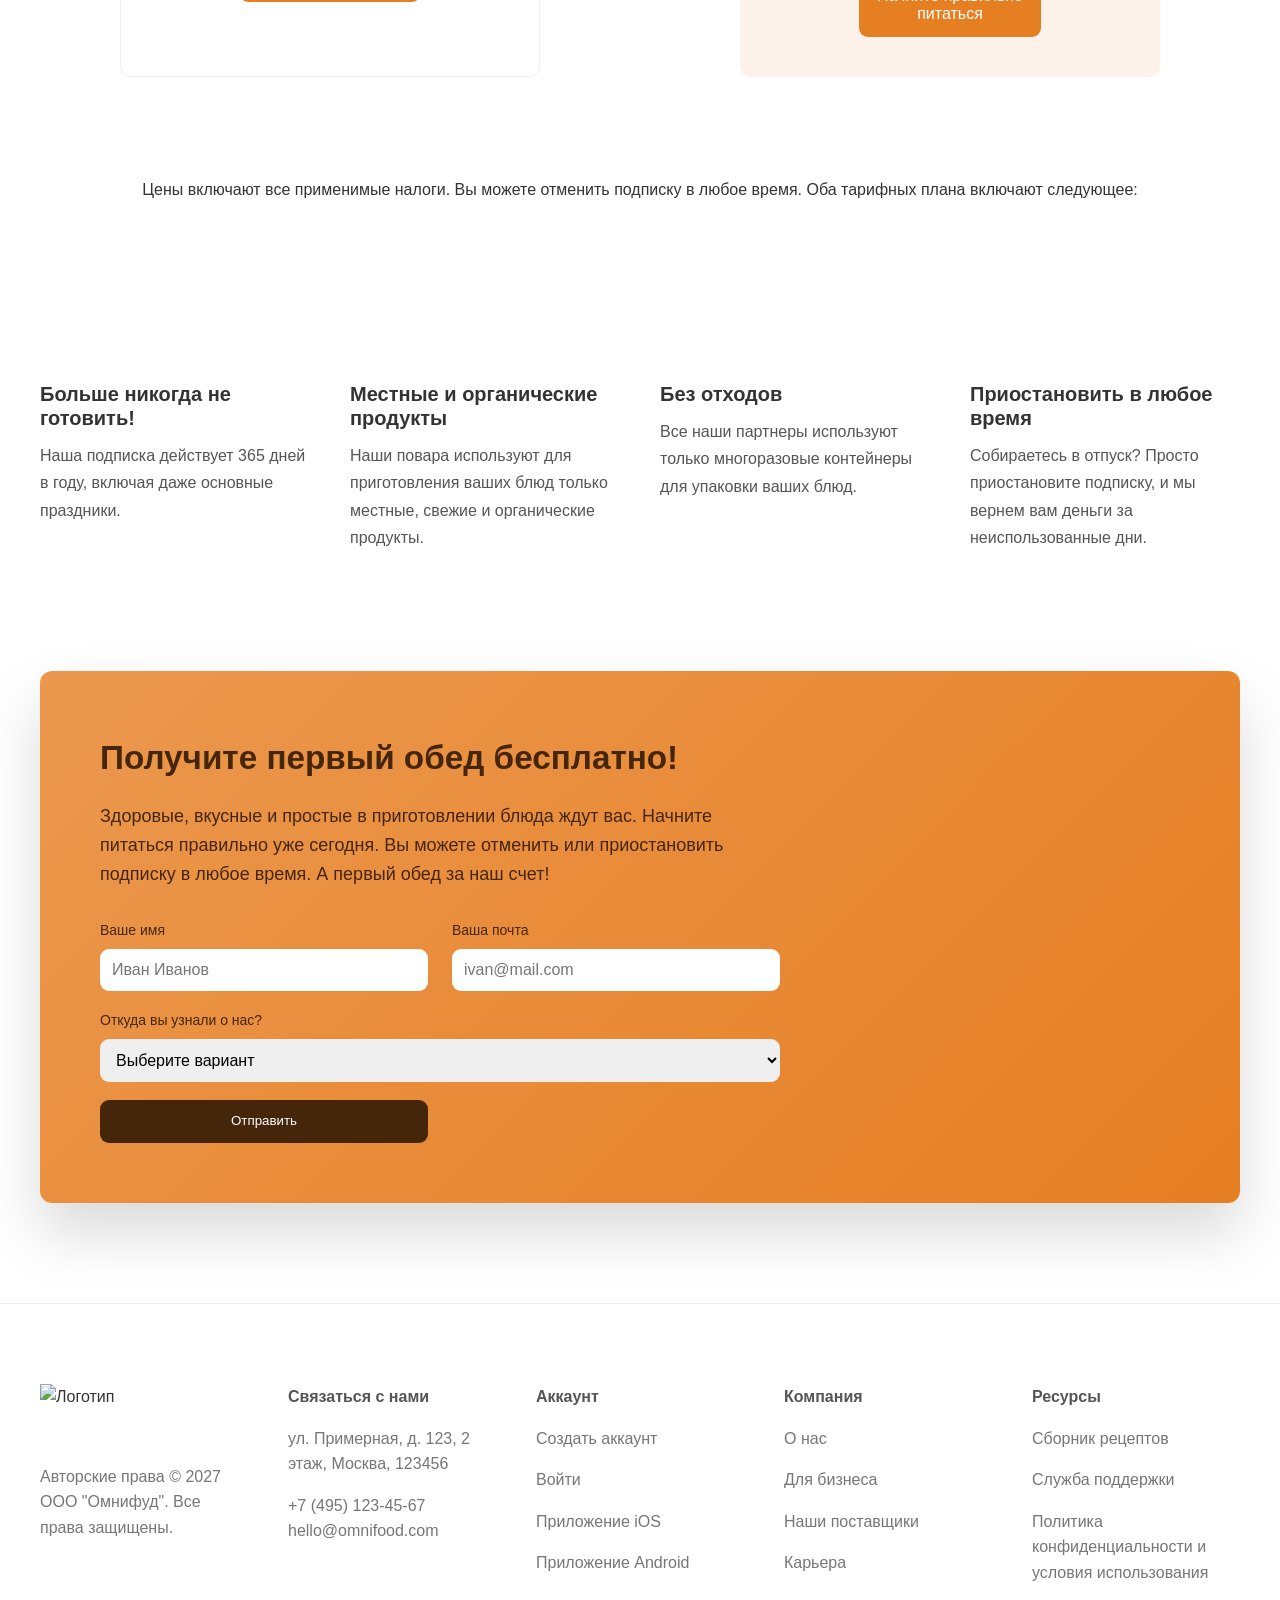
==== commit 28a335c7: "Add files via upload" ====
--- a/index.html
+++ b/index.html
@@ -2,8 +2,15 @@
 <html lang="ru">
 <head>
   <meta charset="UTF-8" />
+  <meta http-equiv="Content-Security-Policy" 
+      content="default-src 'self'; 
+               script-src 'self' https://cdn.tailwindcss.com https://unpkg.com;">
   <meta name="viewport" content="width=device-width, initial-scale=1.0" />
   <title>Omnifood</title>
+  <!-- Вставьте в <head> после <title> -->
+<meta http-equiv="X-Frame-Options" content="DENY">
+<meta http-equiv="X-Content-Type-Options" content="nosniff">
+<meta http-equiv="Referrer-Policy" content="strict-origin-when-cross-origin">
   <link rel="stylesheet" href="style.css" />
   <link href="https://fonts.googleapis.com/css2?family=Rubik:wght@400;500;700&display=swap" rel="stylesheet">
 </head>
@@ -12,7 +19,23 @@
 
 <header class="header">
   <div class="container header-inner">
-    <img src="img/logo.png" alt="Omnifood" class="logo">
+    <picture>
+				<source
+					srcset="
+						img/omnifood-logo-400.webp   400w,
+						img/omnifood-logo-800.webp   800w,
+						img/omnifood-logo-1200.webp 1200w
+					"
+					type="image/webp"
+					sizes="200px"
+				/>
+				<img
+					loading="lazy"
+					class="logo"
+					src="img/omnifood-logo-800.webp"
+					alt="Логотип"
+				/>
+			</picture>
 
     <nav class="nav">
       <a href="#">Как это работает</a>
@@ -43,13 +66,28 @@
       </div>
 
       <div class="customers">
-        <img src="img/customers.png" alt="">
+        <img src="img/Container.svg" alt="">
         <span><strong>250 000+</strong> клиентов в прошлом году</span>
       </div>
     </div>
 
     <div class="hero-image">
-      <img src="img/hero.png" alt="Еда">
+      <picture>
+						<source
+							srcset="
+								img/hero-400.webp   400w,
+								img/hero-800.webp   800w,
+								img/hero-1200.webp 1200w
+							"
+							type="image/webp"
+							sizes="100vw"
+						/>
+						<img
+							src="img/hero-800.webp"
+							alt="Фотографии доставки"
+							fetchpriority="high"
+						/>
+					</picture>
     </div>
   </div>
 </section>
@@ -57,11 +95,87 @@
 <section class="work">
   <span class="work-span">НАС УПОМИНАЮТ</span>
   <div class="work-div">
-    <img src="img/Techcrunch logo.png" alt="" class="work-img">
-    <img src="img/Business Insider logo.png" alt="" class="work-img">
-    <img src="img/The New York Times logo.png" alt="" class="work-img">
-    <img src="img/Forbes logo.png" alt="" class="work-img">
-    <img src="img/USA Today logo.png" alt="" class="work-img">
+    <picture>
+							<source
+								srcset="
+									img/logos/techcrunch-200.webp 200w,
+									img/logos/techcrunch-400.webp 400w,
+									img/logos/techcrunch-800.webp 800w
+								"
+								type="image/webp"
+								sizes="150px"
+							/>
+							<img
+								loading="lazy"
+								src="img/logos/techcrunch-400.webp"
+								alt="Логотип"
+								class="work-img"
+							/> </picture
+						><picture>
+							<source
+								srcset="
+									img/logos/business-insider-200.webp 200w,
+									img/logos/business-insider-400.webp 400w,
+									img/logos/business-insider-800.webp 800w
+								"
+								type="image/webp"
+								sizes="150px"
+							/>
+							<img
+								loading="lazy"
+								src="img/logos/business-insider-400.webp"
+								alt="Логотип"
+								class="work-img"
+							/> </picture
+						><picture>
+							<source
+								srcset="
+									img/logos/the-new-york-times-200.webp 200w,
+									img/logos/the-new-york-times-400.webp 400w,
+									img/logos/the-new-york-times-800.webp 800w
+								"
+								type="image/webp"
+								sizes="150px"
+							/>
+							<img
+								loading="lazy"
+								src="img/logos/the-new-york-times-400.webp"
+								alt="Логотип"
+								class="work-img"
+							/> </picture
+						><picture>
+							<source
+								srcset="
+									img/logos/forbes-200.webp 200w,
+									img/logos/forbes-400.webp 400w,
+									img/logos/forbes-800.webp 800w
+								"
+								type="image/webp"
+								sizes="150px"
+							/>
+							<img
+								loading="lazy"
+								src="img/logos/forbes-400.webp"
+								alt="Логотип"
+								class="work-img"
+							/> </picture
+						><picture>
+							<source
+								srcset="
+									img/logos/usa-today-200.webp 200w,
+									img/logos/usa-today-400.webp 400w,
+									img/logos/usa-today-800.webp 800w
+								"
+								type="image/webp"
+								sizes="150px"
+							/>
+							<img
+								loading="lazy"
+								src="img/logos/usa-today-400.webp"
+								alt="Логотип"
+								class="work-img"
+							/>
+						</picture>
   </div>
 </section>
 
@@ -82,13 +196,43 @@
 витамины, независимо от вашей диеты!</p>
         </div>
         <div class="step-img">
-          <img src="img/fiphone.png" alt="">
+          <picture>
+							<source
+								srcset="
+									img/app/app-screen-1-400.webp   400w,
+									img/app/app-screen-1-800.webp   800w,
+									img/app/app-screen-1-1200.webp 1200w
+								"
+								type="image/webp"
+								sizes="(max-width: 768px) 100vw, 300px"
+							/>
+							<img
+								loading="lazy"
+								alt="Наше приложение, задачник"
+								src="img/app/app-screen-1-800.webp"
+							/>
+						</picture>
         </div>
       </div>
 
       <div class="step-block">
         <div class="step-img">
-          <img src="img/siphone.png" alt="">
+          <picture>
+							<source
+								srcset="
+									img/app/app-screen-2-400.webp   400w,
+									img/app/app-screen-2-800.webp   800w,
+									img/app/app-screen-2-1200.webp 1200w
+								"
+								type="image/webp"
+								sizes="(max-width: 768px) 100vw, 300px"
+							/>
+							<img
+								loading="lazy"
+								alt="Наше приложение, советы блюд"
+								src="img/app/app-screen-2-800.webp"
+							/>
+						</picture>
         </div>
         <div class="step">
           <span class="step-number">02</span>
@@ -110,7 +254,22 @@
 график и адрес доставки!</p>
         </div>
         <div class="step-img">
-          <img src="img/tiphone.png" alt="">
+          <picture>
+							<source
+								srcset="
+									img/app/app-screen-3-400.webp   400w,
+									img/app/app-screen-3-800.webp   800w,
+									img/app/app-screen-3-1200.webp 1200w
+								"
+								type="image/webp"
+								sizes="(max-width: 768px) 100vw, 300px"
+							/>
+							<img
+								loading="lazy"
+								alt="Наше приложение, каллории блюд"
+								src="img/app/app-screen-3-800.webp"
+							/>
+						</picture>
         </div>
       </div>
     </div>
@@ -124,7 +283,23 @@
 
     <div class="meals-grid">
       <div class="meal-card">
-        <img src="img/meal-1.png" alt="">
+        <picture>
+							<source
+								srcset="
+									img/meals/meal-1-400.webp   400w,
+									img/meals/meal-1-800.webp   800w,
+									img/meals/meal-1-1200.webp 1200w
+								"
+								type="image/webp"
+								sizes="(max-width: 768px) 100vw, 50vw"
+							/>
+							<img
+								src="img/meals/meal-1-800.webp"
+								alt="Японские Гёдза"
+								loading="lazy"
+								class="food_card"
+							/>
+						</picture>
         <div class="meal-content">
           <span class="tag tag--green">Вегетарианское</span>
           <h3>Японский гёдза</h3>
@@ -137,7 +312,23 @@
       </div>
 
       <div class="meal-card">
-        <img src="img/meal-2.png" alt="">
+        <picture>
+							<source
+								srcset="
+									img/meals/meal-2-400.webp   400w,
+									img/meals/meal-2-800.webp   800w,
+									img/meals/meal-2-1200.webp 1200w
+								"
+								type="image/webp"
+								sizes="(max-width: 768px) 100vw, 50vw"
+							/>
+							<img
+								src="img/meals/meal-2-800.webp"
+								alt="Салат с авокадо"
+								loading="lazy"
+								class="food_card"
+							/>
+						</picture>
         <div class="meal-content">
           <span class="tag tag--green">Веганское</span>
           <span class="tag tag--yellow">Палео</span>
@@ -181,7 +372,22 @@
 
       <div class="testimonials-grid">
         <figure class="testimonial">
-          <img src="img/user-1.png" alt="">
+          <picture>
+								<source
+									srcset="
+										img/customers/dave-80.webp   80w,
+										img/customers/dave-160.webp 160w,
+										img/customers/dave-320.webp 320w
+									"
+									type="image/webp"
+									sizes="50px"
+								/>
+								<img
+									loading="lazy"
+									alt="Аватар"
+									src="img/customers/dave-160.webp"
+								/>
+							</picture>
           <blockquote>
             Недорогие, полезные и очень вкусные
 блюда, даже без необходимости заказывать
@@ -191,7 +397,22 @@
         </figure>
 
         <figure class="testimonial">
-          <img src="img/user-2.png" alt="">
+          <picture>
+								<source
+									srcset="
+										img/customers/ben-80.webp   80w,
+										img/customers/ben-160.webp 160w,
+										img/customers/ben-320.webp 320w
+									"
+									type="image/webp"
+									sizes="50px"
+								/>
+								<img
+									loading="lazy"
+									alt="Аватар"
+									src="img/customers/ben-160.webp"
+								/>
+							</picture>
           <blockquote>
             Алгоритм искусственного интеллекта
 просто потрясающий, он каждый раз
@@ -203,7 +424,22 @@
         </figure>
 
         <figure class="testimonial">
-          <img src="img/user-3.png" alt="">
+          <picture>
+								<source
+									srcset="
+										img/customers/steve-80.webp   80w,
+										img/customers/steve-160.webp 160w,
+										img/customers/steve-320.webp 320w
+									"
+									type="image/webp"
+									sizes="50px"
+								/>
+								<img
+									loading="lazy"
+									alt="Аватар"
+									src="img/customers/steve-160.webp"
+								/>
+							</picture>
           <blockquote>
             Omnifood — просто спасение! Я только что
 открыла компанию, поэтому у меня совсем
@@ -214,7 +450,22 @@
         </figure>
 
         <figure class="testimonial">
-          <img src="img/user-4.png" alt="">
+          <picture>
+								<source
+									srcset="
+										img/customers/hannah-80.webp   80w,
+										img/customers/hannah-160.webp 160w,
+										img/customers/hannah-320.webp 320w
+									"
+									type="image/webp"
+									sizes="50px"
+								/>
+								<img
+									loading="lazy"
+									alt="Аватар"
+									src="img/customers/hannah-160.webp"
+								/>
+							</picture>
           <blockquote>
             Я купила продукты Omnifood для всей
 семьи, и это сэкономило мне столько
@@ -227,18 +478,199 @@
     </div>
 
     <div class="gallery">
-      <figure class="gallery-item"><img src="img/gallery-1.png" alt=""></figure>
-      <figure class="gallery-item"><img src="img/gallery-2.png" alt=""></figure>
-      <figure class="gallery-item"><img src="img/gallery-3.png" alt=""></figure>
-      <figure class="gallery-item"><img src="img/gallery-4.png" alt=""></figure>
-      <figure class="gallery-item"><img src="img/gallery-5.png" alt=""></figure>
-      <figure class="gallery-item"><img src="img/gallery-6.png" alt=""></figure>
-      <figure class="gallery-item"><img src="img/gallery-7.png" alt=""></figure>
-      <figure class="gallery-item"><img src="img/gallery-8.png" alt=""></figure>
-      <figure class="gallery-item"><img src="img/gallery-9.png" alt=""></figure>
-      <figure class="gallery-item"><img src="img/gallery-10.png" alt=""></figure>
-      <figure class="gallery-item"><img src="img/gallery-11.png" alt=""></figure>
-      <figure class="gallery-item"><img src="img/gallery-12.png" alt=""></figure>
+      <picture>
+						<source
+							srcset="
+								img/gallery/gallery-1-400.webp   400w,
+								img/gallery/gallery-1-800.webp   800w,
+								img/gallery/gallery-1-1200.webp 1200w
+							"
+							type="image/webp"
+							sizes="33vw"
+						/>
+						<img
+							src="img/gallery/gallery-1-800.webp"
+							alt="Фотография наших блюд"
+							loading="lazy"
+							class="gallery-item"
+						/> </picture
+					><picture>
+						<source
+							srcset="
+								img/gallery/gallery-2-400.webp   400w,
+								img/gallery/gallery-2-800.webp   800w,
+								img/gallery/gallery-2-1200.webp 1200w
+							"
+							type="image/webp"
+							sizes="33vw"
+						/>
+						<img
+							src="img/gallery/gallery-2-800.webp"
+							alt="Фотография наших блюд"
+							loading="lazy"
+							class="gallery-item"
+						/> </picture
+					><picture>
+						<source
+							srcset="
+								img/gallery/gallery-3-400.webp   400w,
+								img/gallery/gallery-3-800.webp   800w,
+								img/gallery/gallery-3-1200.webp 1200w
+							"
+							type="image/webp"
+							sizes="33vw"
+						/>
+						<img
+							src="img/gallery/gallery-3-800.webp"
+							alt="Фотография наших блюд"
+							loading="lazy"
+							class="gallery-item"
+						/> </picture
+					><picture>
+						<source
+							srcset="
+								img/gallery/gallery-4-400.webp   400w,
+								img/gallery/gallery-4-800.webp   800w,
+								img/gallery/gallery-4-1200.webp 1200w
+							"
+							type="image/webp"
+							sizes="33vw"
+						/>
+						<img
+							src="img/gallery/gallery-4-800.webp"
+							alt="Фотография наших блюд"
+							loading="lazy"
+							class="gallery-item"
+						/> </picture
+					><picture>
+						<source
+							srcset="
+								img/gallery/gallery-5-400.webp   400w,
+								img/gallery/gallery-5-800.webp   800w,
+								img/gallery/gallery-5-1200.webp 1200w
+							"
+							type="image/webp"
+							sizes="33vw"
+						/>
+						<img
+							src="img/gallery/gallery-5-800.webp"
+							alt="Фотография наших блюд"
+							loading="lazy"
+							class="gallery-item"
+						/> </picture
+					><picture>
+						<source
+							srcset="
+								img/gallery/gallery-6-400.webp   400w,
+								img/gallery/gallery-6-800.webp   800w,
+								img/gallery/gallery-6-1200.webp 1200w
+							"
+							type="image/webp"
+							sizes="33vw"
+						/>
+						<img
+							src="img/gallery/gallery-6-800.webp"
+							alt="Фотография наших блюд"
+							loading="lazy"
+							class="gallery-item"
+						/> </picture
+					><picture>
+						<source
+							srcset="
+								img/gallery/gallery-7-400.webp   400w,
+								img/gallery/gallery-7-800.webp   800w,
+								img/gallery/gallery-7-1200.webp 1200w
+							"
+							type="image/webp"
+							sizes="33vw"
+						/>
+						<img
+							src="img/gallery/gallery-7-800.webp"
+							alt="Фотография наших блюд"
+							loading="lazy"
+							class="gallery-item"
+						/> </picture
+					><picture>
+						<source
+							srcset="
+								img/gallery/gallery-8-400.webp   400w,
+								img/gallery/gallery-8-800.webp   800w,
+								img/gallery/gallery-8-1200.webp 1200w
+							"
+							type="image/webp"
+							sizes="33vw"
+						/>
+						<img
+							src="img/gallery/gallery-8-800.webp"
+							alt="Фотография наших блюд"
+							loading="lazy"
+							class="gallery-item"
+						/> </picture
+					><picture>
+						<source
+							srcset="
+								img/gallery/gallery-9-400.webp   400w,
+								img/gallery/gallery-9-800.webp   800w,
+								img/gallery/gallery-9-1200.webp 1200w
+							"
+							type="image/webp"
+							sizes="33vw"
+						/>
+						<img
+							src="img/gallery/gallery-9-800.webp"
+							alt="Фотография наших блюд"
+							loading="lazy"
+							class="gallery-item"
+						/> </picture
+					><picture>
+						<source
+							srcset="
+								img/gallery/gallery-10-400.webp   400w,
+								img/gallery/gallery-10-800.webp   800w,
+								img/gallery/gallery-10-1200.webp 1200w
+							"
+							type="image/webp"
+							sizes="33vw"
+						/>
+						<img
+							src="img/gallery/gallery-10-800.webp"
+							alt="Фотография наших блюд"
+							loading="lazy"
+							class="gallery-item"
+						/> </picture
+					><picture>
+						<source
+							srcset="
+								img/gallery/gallery-11-400.webp   400w,
+								img/gallery/gallery-11-800.webp   800w,
+								img/gallery/gallery-11-1200.webp 1200w
+							"
+							type="image/webp"
+							sizes="33vw"
+						/>
+						<img
+							src="img/gallery/gallery-11-800.webp"
+							alt="Фотография наших блюд"
+							loading="lazy"
+							class="gallery-item"
+						/> </picture
+					><picture>
+						<source
+							srcset="
+								img/gallery/gallery-12-400.webp   400w,
+								img/gallery/gallery-12-800.webp   800w,
+								img/gallery/gallery-12-1200.webp 1200w
+							"
+							type="image/webp"
+							sizes="33vw"
+						/>
+						<img
+							src="img/gallery/gallery-12-800.webp"
+							alt="Фотография наших блюд"
+							loading="lazy"
+							class="gallery-item"
+						/>
+					</picture>
     </div>
 
   </div>
@@ -278,29 +710,96 @@
   </div>
 </section>
 
+<div class="cost_info_under_card">
+					<p class="cost_text_info">
+						Цены включают все применимые налоги. Вы можете отменить подписку в
+						любое время. Оба тарифных плана включают следующее:
+					</p>
+				</div>
+
 <section class="features-cta">
 
   <div class="container features">
     <div class="feature">
-      <div class="feature-icon"><img src="img/icon1.png" alt=""></div>
+      <div class="feature-icon"><picture>
+							<source
+								srcset="
+									img/mark/favicon-64.webp   400w,
+									img/mark/favicon-128.webp  800w,
+									img/mark/favicon-256.webp 1200w
+								"
+								type="image/webp"
+								sizes="60px"
+							/>
+							<img
+								loading="lazy"
+								alt="Иконка"
+								src="img/mark/favicon-128.webp"
+							/>
+						</picture></div>
       <h3>Больше никогда не готовить!</h3>
       <p>Наша подписка действует 365 дней в году, включая даже основные праздники.</p>
     </div>
 
     <div class="feature">
-      <div class="feature-icon"><img src="img/icon2.png" alt=""></div>
+      <div class="feature-icon"><picture>
+							<source
+								srcset="
+									img/mark/apple-64.webp   400w,
+									img/mark/apple-128.webp  800w,
+									img/mark/apple-256.webp 1200w
+								"
+								type="image/webp"
+								sizes="60px"
+							/>
+							<img
+								loading="lazy"
+								alt="Иконка"
+								src="img/mark/apple-128.webp"
+							/>
+						</picture></div>
       <h3>Местные и органические продукты</h3>
       <p>Наши повара используют для приготовления ваших блюд только местные, свежие и органические продукты.</p>
     </div>
 
     <div class="feature">
-      <div class="feature-icon"><img src="img/icon3.png" alt=""></div>
+      <div class="feature-icon"><picture>
+							<source
+								srcset="
+									img/mark/list-64.webp   400w,
+									img/mark/list-128.webp  800w,
+									img/mark/list-256.webp 1200w
+								"
+								type="image/webp"
+								sizes="60px"
+							/>
+							<img
+								loading="lazy"
+								alt="Иконка"
+								src="img/mark/list-128.webp"
+							/>
+						</picture></div>
       <h3>Без отходов</h3>
       <p>Все наши партнеры используют только многоразовые контейнеры для упаковки ваших блюд.</p>
     </div>
 
     <div class="feature">
-      <div class="feature-icon"><img src="img/icon4.png" alt=""></div>
+      <div class="feature-icon"><picture>
+							<source
+								srcset="
+									img/mark/pause-64.webp   400w,
+									img/mark/pause-128.webp  800w,
+									img/mark/pause-256.webp 1200w
+								"
+								type="image/webp"
+								sizes="60px"
+							/>
+							<img
+								loading="lazy"
+								alt="Иконка"
+								src="img/mark/pause-128.webp"
+							/>
+						</picture></div>
       <h3>Приостановить в любое время</h3>
       <p>Собираетесь в отпуск? Просто приостановите подписку, и мы вернем вам деньги за неиспользованные дни.</p>
     </div>
@@ -342,7 +841,22 @@
       </div>
 
       <div class="cta-image">
-        <img src="img/cta.png" alt="">
+        <picture>
+							<source
+								srcset="
+									img/eating-400.webp   400w,
+									img/eating-800.webp   800w,
+									img/eating-1200.webp 1200w
+								"
+								type="image/webp"
+								sizes="(max-width: 768px) 100vw, 50vw"
+							/>
+							<img
+								src="img/eating-800.webp"
+								alt="Фото баннера"
+								loading="lazy"
+							/>
+						</picture>
       </div>
     </div>
   </div>
@@ -353,12 +867,73 @@
   <div class="container footer-grid">
     <div class="footer-block">
       <div class="footer-div">
-        <img src="img/logo.png" alt="Omnifood">
+        <picture>
+						<source
+							srcset="
+								img/omnifood-logo-400.webp   400w,
+								img/omnifood-logo-800.webp   800w,
+								img/omnifood-logo-1200.webp 1200w
+							"
+							type="image/webp"
+							sizes="200px"
+						/>
+						<img
+							loading="lazy"
+							alt="Логотип"
+							class="logo"
+							src="img/omnifood-logo-800.webp"
+						/>
+					</picture>
       </div>
       <div class="footer-div footer-social">
-        <img src="img/insta.png" alt="">
-        <img src="img/facebook.png" alt="">
-        <img src="img/twitter.png" alt="">
+        <picture>
+							<source
+								srcset="
+									img/icons/instagram-32.webp   400w,
+									img/icons/instagram-64.webp   800w,
+									img/icons/instagram-128.webp 1200w
+								"
+								type="image/webp"
+								sizes="24px"
+							/>
+							<img
+								loading="lazy"
+								alt="instagram"
+								src="img/icons/instagram-64.webp"
+							/>
+						</picture>
+        <picture>
+							<source
+								srcset="
+									img/icons/facebook-32.webp   400w,
+									img/icons/facebook-64.webp   800w,
+									img/icons/facebook-128.webp 1200w
+								"
+								type="image/webp"
+								sizes="24px"
+							/>
+							<img
+								loading="lazy"
+								alt="facebook"
+								src="img/icons/facebook-64.webp"
+							/>
+						</picture>
+        <picture>
+							<source
+								srcset="
+									img/icons/twitter-32.webp   400w,
+									img/icons/twitter-64.webp   800w,
+									img/icons/twitter-128.webp 1200w
+								"
+								type="image/webp"
+								sizes="24px"
+							/>
+							<img
+								loading="lazy"
+								alt="twitter"
+								src="img/icons/twitter-64.webp"
+							/>
+						</picture>
       </div>
       <div class="footer-div">
         <p>Авторские права © 2027 ООО "Омнифуд". Все права защищены.</p>
--- a/style.css
+++ b/style.css
@@ -8,6 +8,7 @@
   color: #333;
   line-height: 1.6;
 }
+
 
 img { max-width: 100%; height: auto; display: block; }
 
@@ -310,15 +311,20 @@
   gap: 16px;
   padding: 16px;
 }
+.cost_info_under_card {
+	height: 2.6rem;
+	display: flex;
+	justify-content: center;
+}
 
 .gallery-item { overflow: hidden; border-radius: 10px; }
-.gallery-item img {
+.gallery-item {
   width: 100%;
   height: 100%;
   display: block;
   transition: transform 0.4s;
 }
-.gallery-item img:hover { transform: scale(1.1); }
+.gallery-item:hover { transform: scale(1.1); }
 
 /* ====== PRICING ====== */
 .pricing { padding: 100px 0; }
@@ -353,6 +359,7 @@
 .price-card ul { margin-top: 32px; margin-bottom: 32px; text-align: left; padding-left: 18px; }
 .price-card li { margin-bottom: 10px; color: #444; }
 
+
 .price-card--highlight {
   background: #fdf2e9;
   border: none;
@@ -360,7 +367,6 @@
   background-repeat: no-repeat;
   background-position: right 20px top 20px;
 }
-
 /* ====== FEATURES + CTA ====== */
 .features-cta { padding: 100px 0; }
 
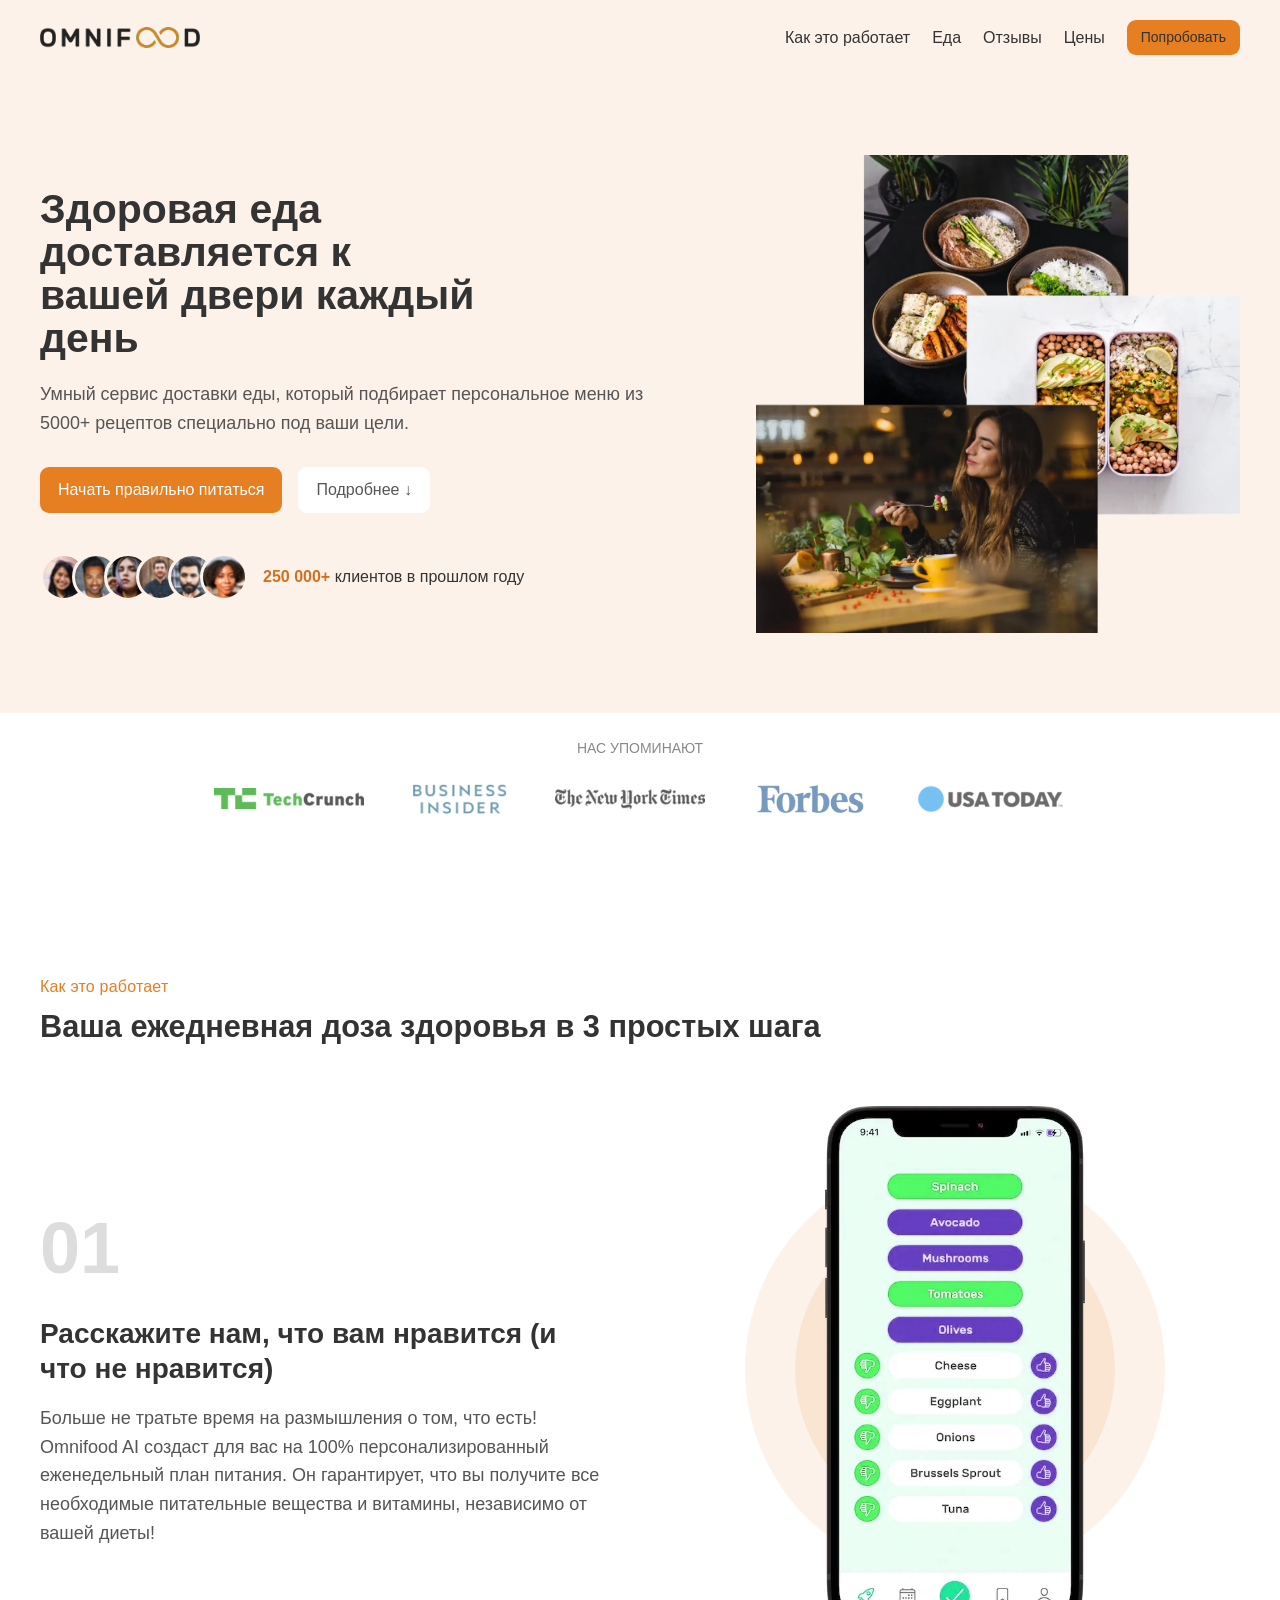
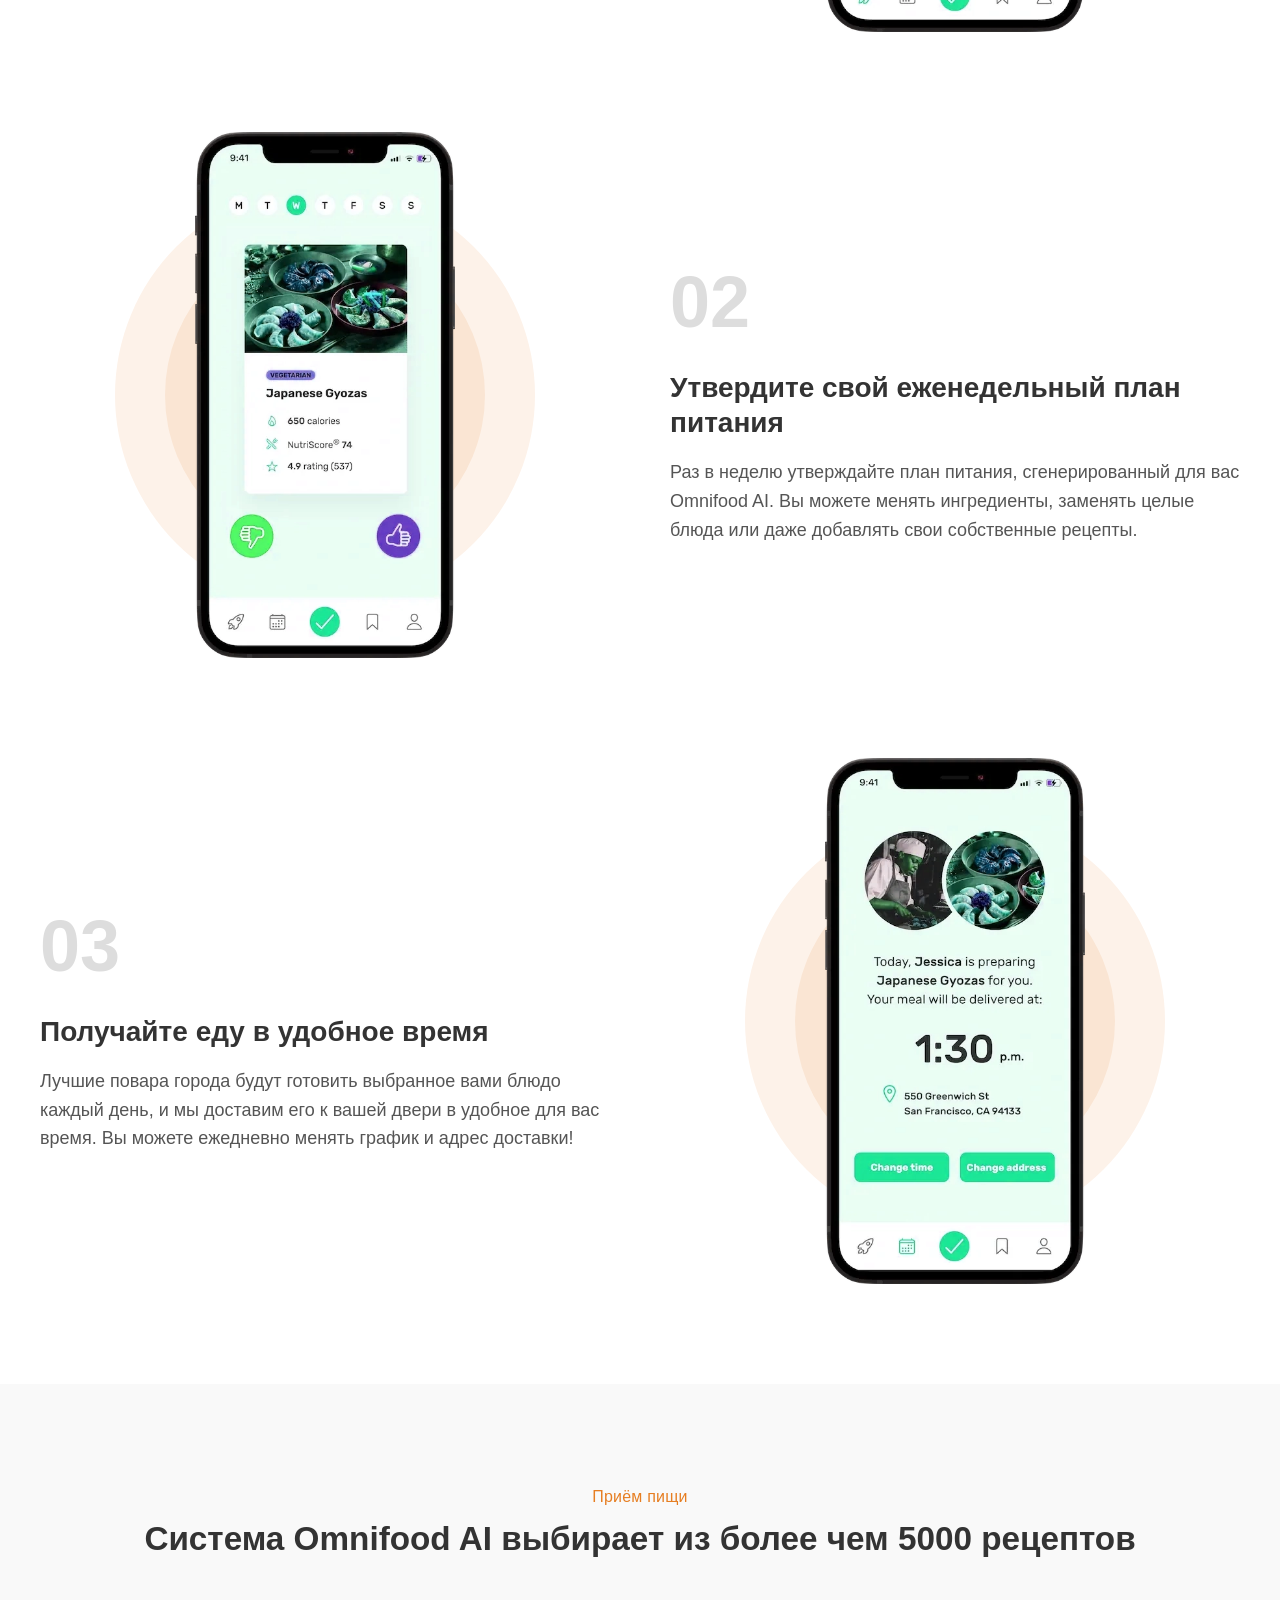
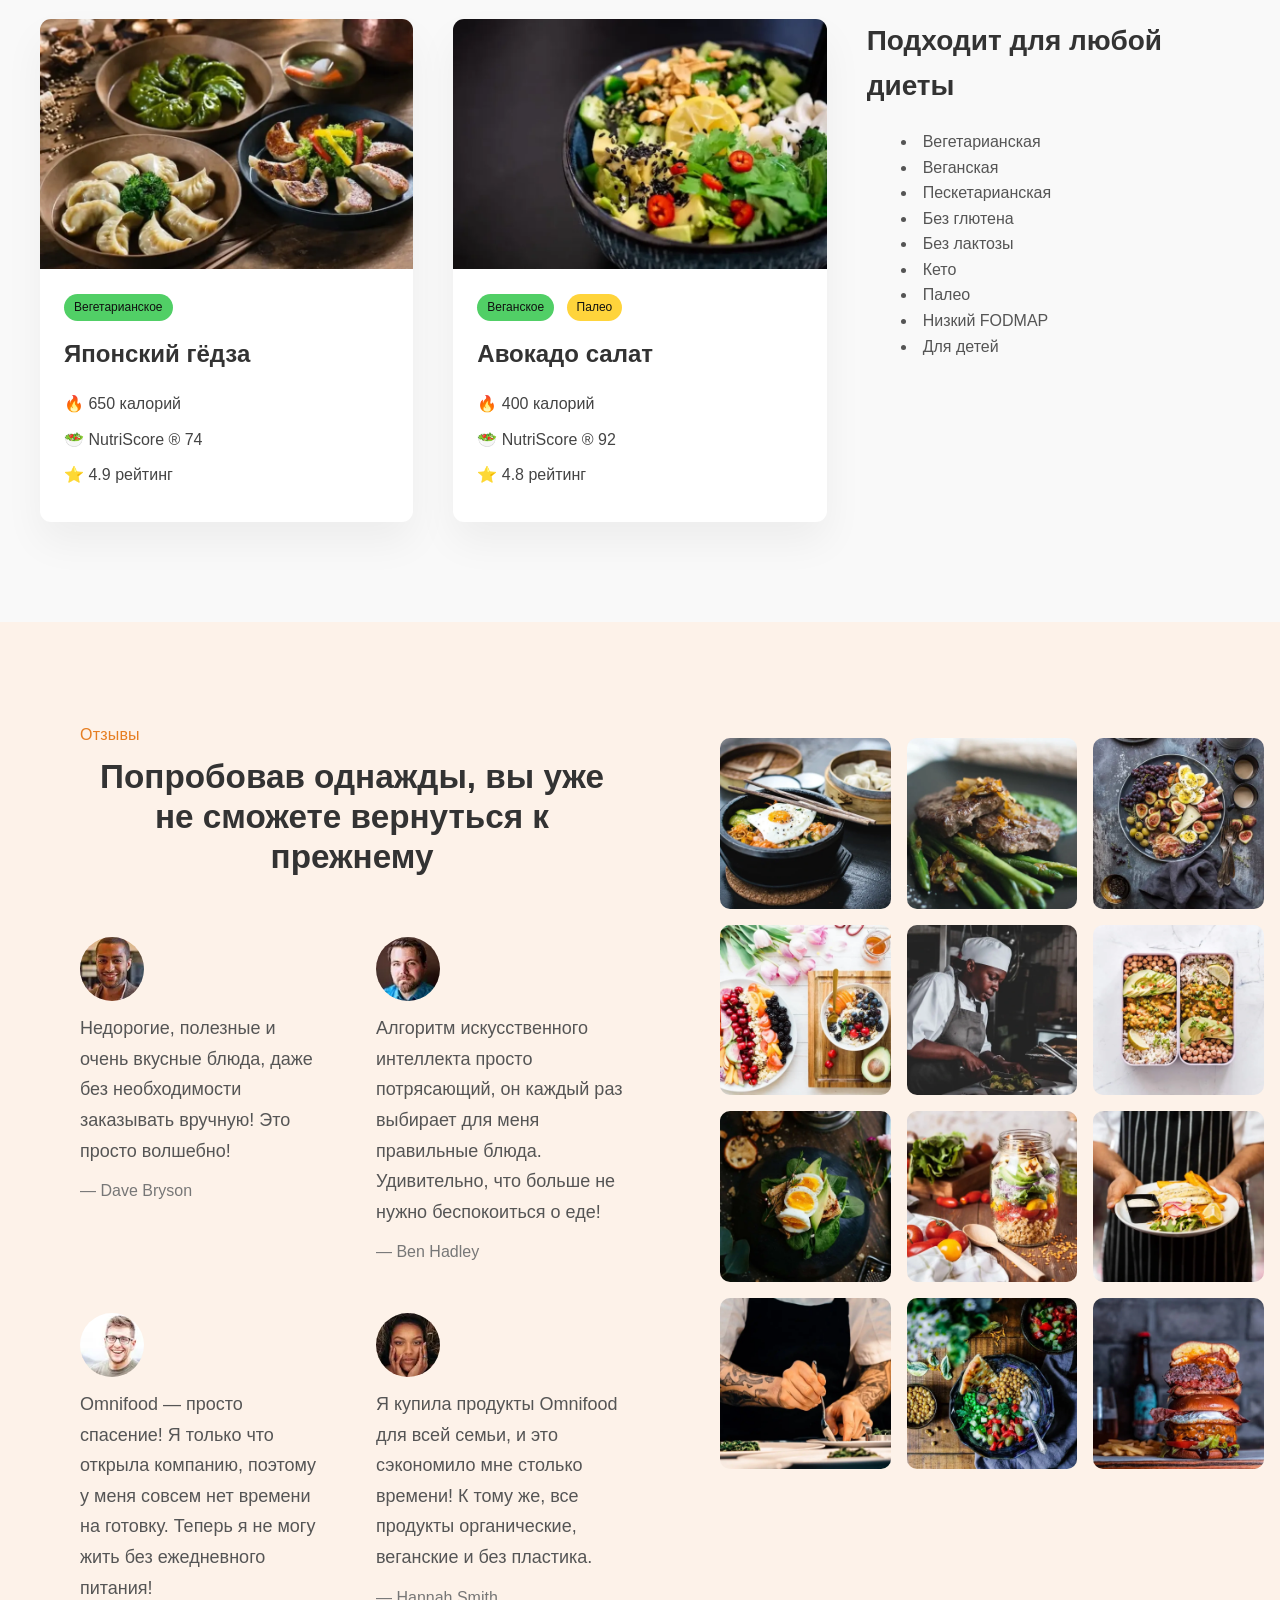
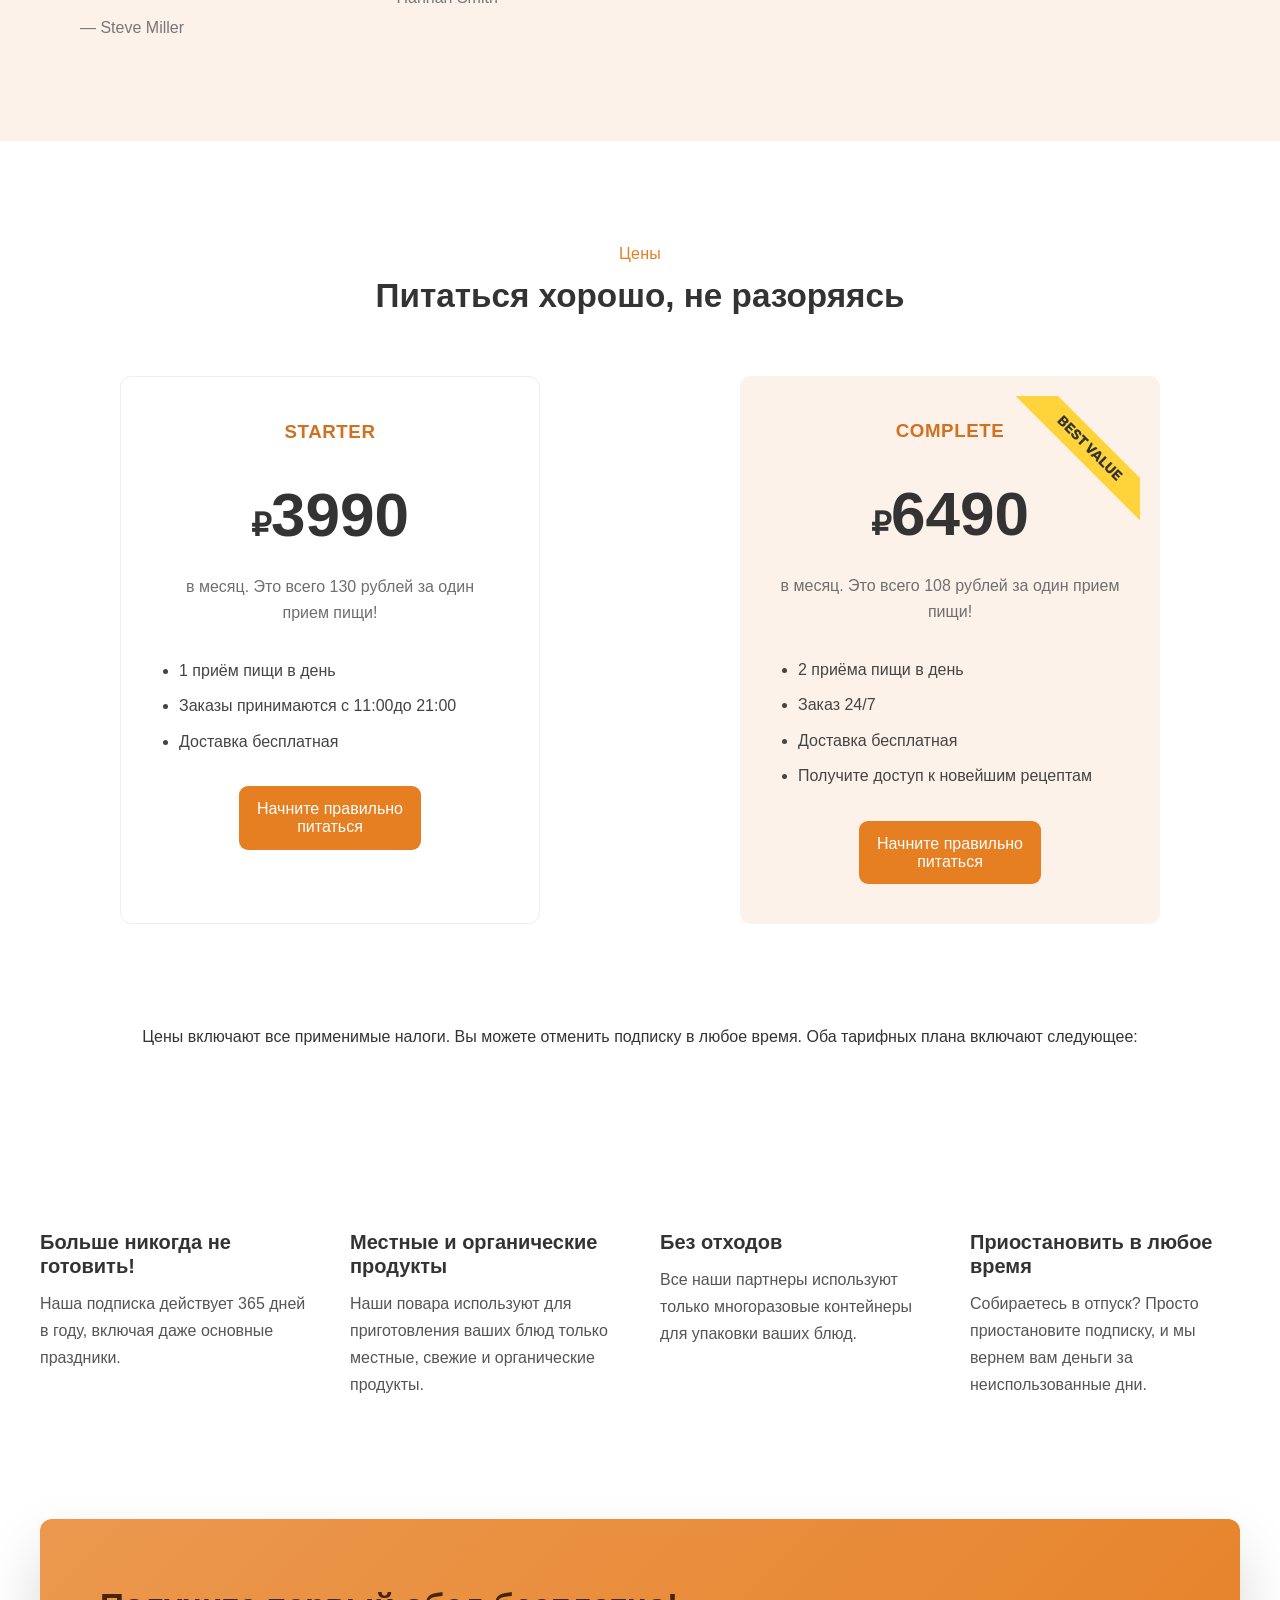
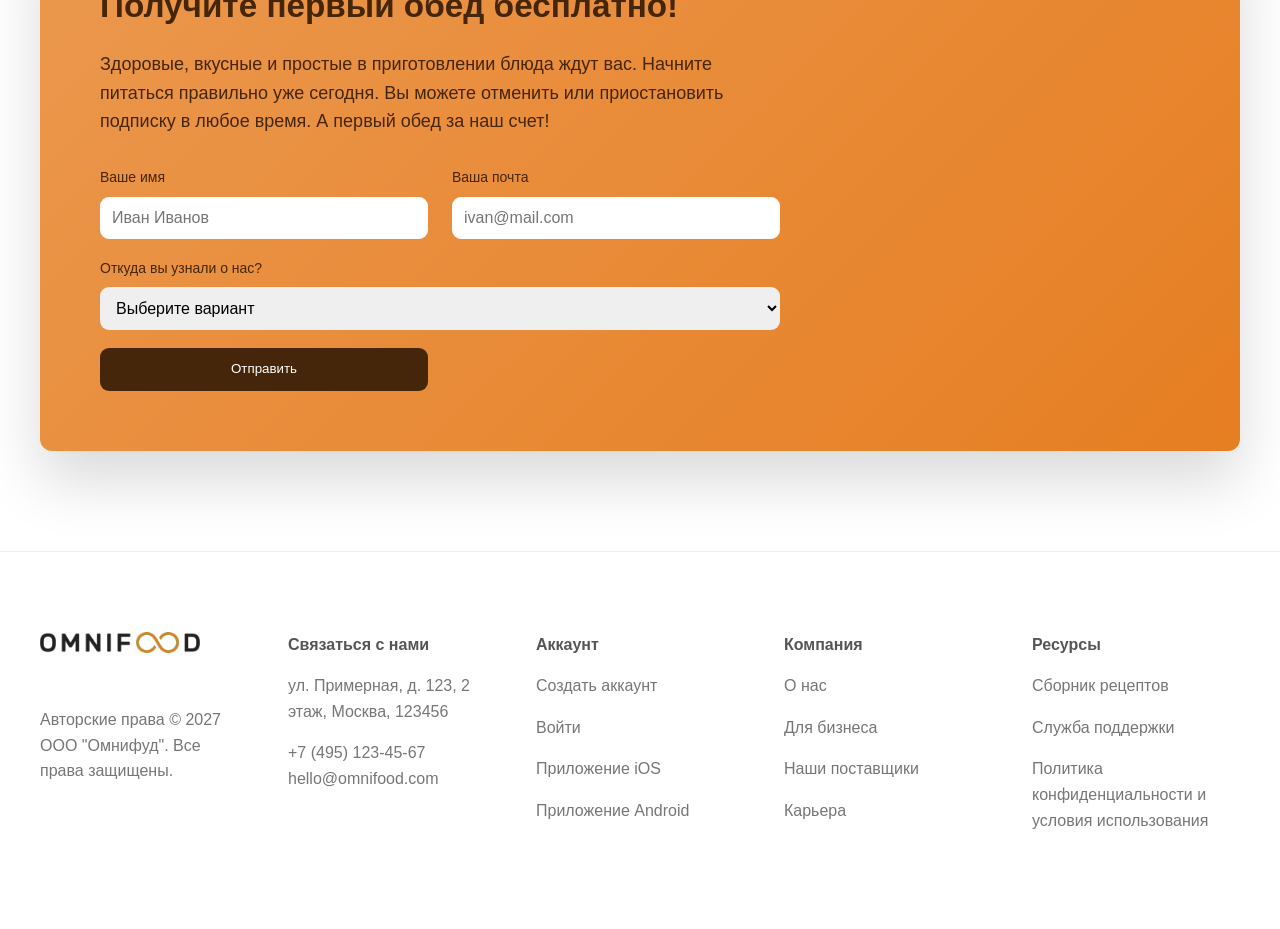
==== commit 84c34175: "Update index.html" ====
--- a/index.html
+++ b/index.html
@@ -38,11 +38,11 @@
 			</picture>
 
     <nav class="nav">
-      <a href="#">Как это работает</a>
-      <a href="#">Еда</a>
-      <a href="#">Отзывы</a>
-      <a href="#">Цены</a>
-      <a href="#" class="btn btn--small">Попробовать</a>
+      <a href="#How_it_works">Как это работает</a>
+      <a href="#food_receps">Еда</a>
+      <a href="#reviews">Отзывы</a>
+      <a href="#count">Цены</a>
+      <a href="#How_it_works" class="btn btn--small">Попробовать</a>
     </nav>
   </div>
 </header>
@@ -181,7 +181,7 @@
 
 <section class="how">
   <div class="container">
-    <span class="subtitle">Как это работает</span>
+    <span class="subtitle" id="How_it_works">Как это работает</span>
     <h2>Ваша ежедневная доза здоровья в 3 простых шага</h2>
 
     <div class="steps">
@@ -278,7 +278,7 @@
 
 <section class="meals">
   <div class="container">
-    <span class="subtitle">Приём пищи</span>
+    <span class="subtitle" id="food_receps">Приём пищи</span>
     <h2 class="section-title">Система Omnifood AI выбирает из более чем 5000 рецептов</h2>
 
     <div class="meals-grid">
@@ -365,7 +365,7 @@
   <div class="testimonials-container">
 
     <div class="testimonials-text">
-      <span class="subtitle">Отзывы</span>
+      <span class="subtitle" id="reviews">Отзывы</span>
       <h2 class="section-title">
         Попробовав однажды, вы уже не сможете вернуться к прежнему
       </h2>
@@ -678,7 +678,7 @@
 
 <section class="pricing">
   <div class="container">
-    <span class="subtitle">Цены</span>
+    <span class="subtitle" id="count">Цены</span>
     <h2 class="section-title">Питаться хорошо, не разоряясь</h2>
 
     <div class="pricing-cards">
@@ -978,3 +978,4 @@
 
 </body>
 </html>
+
